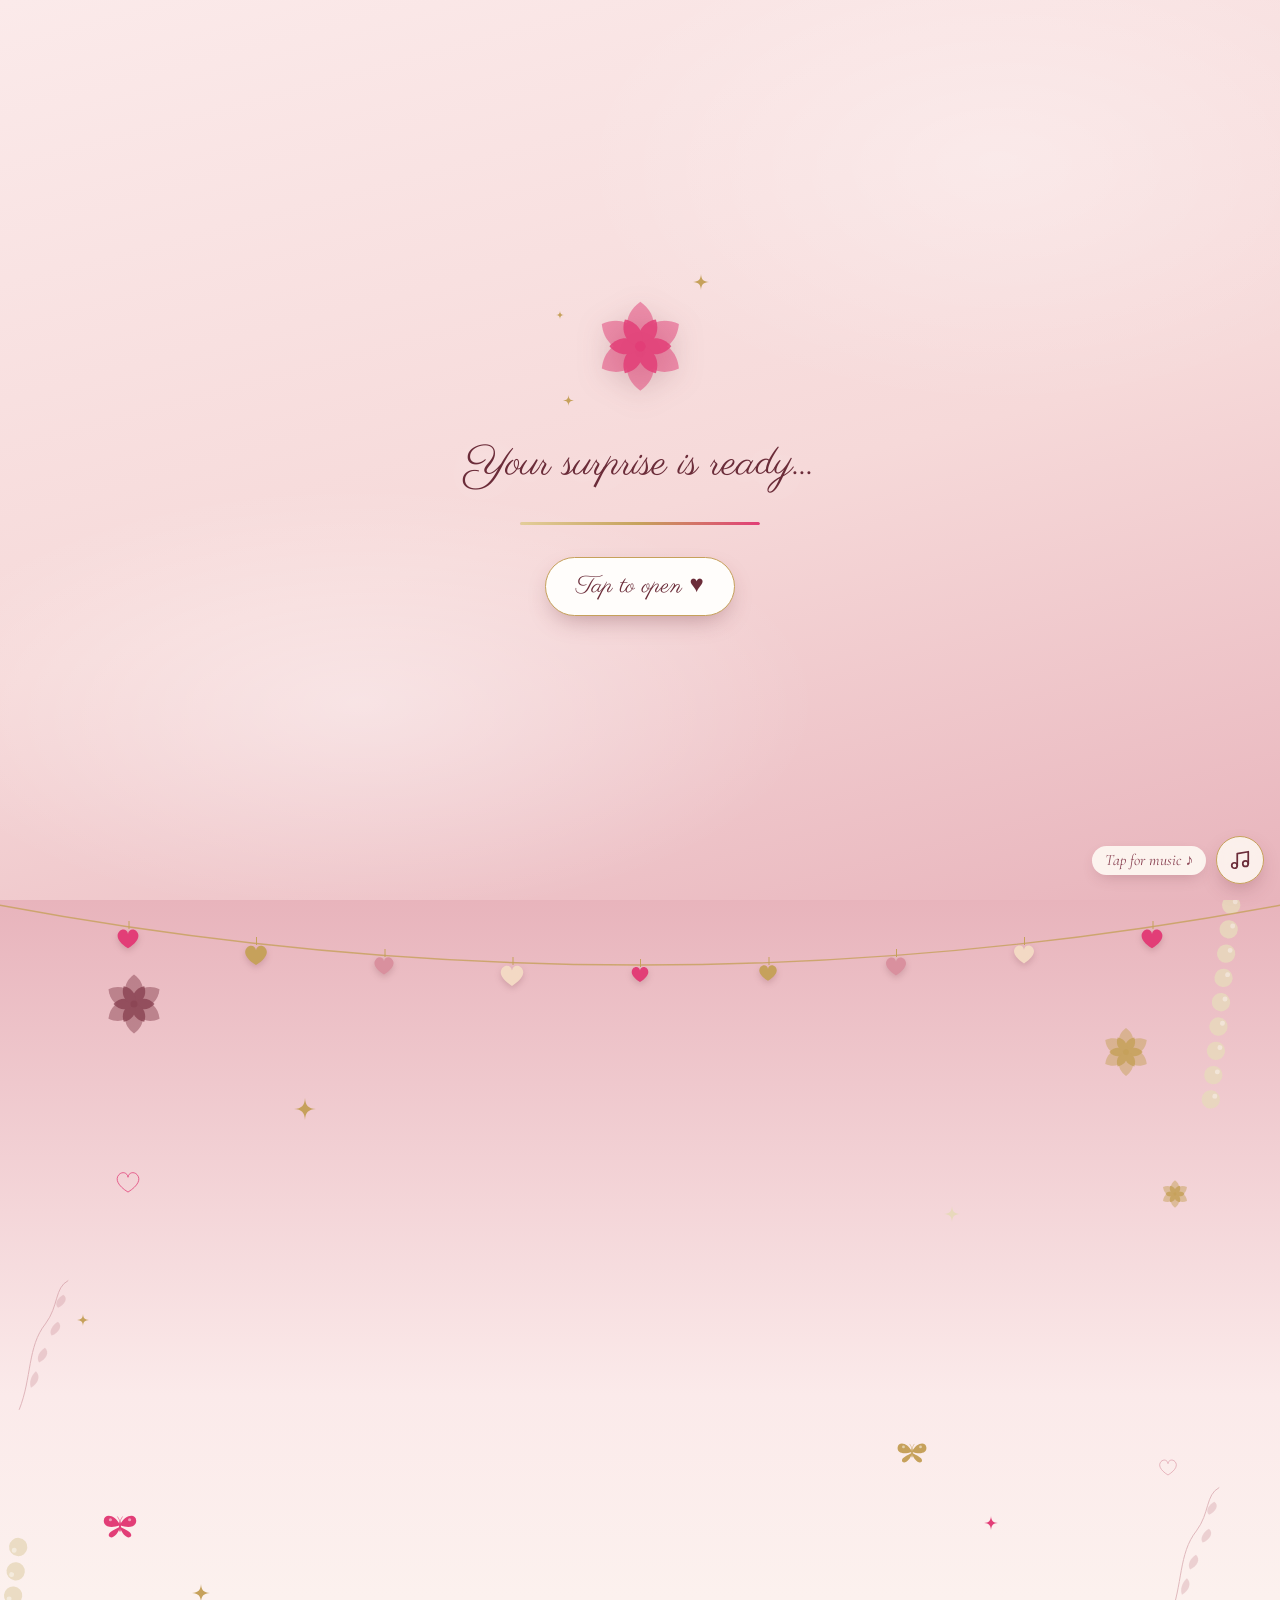
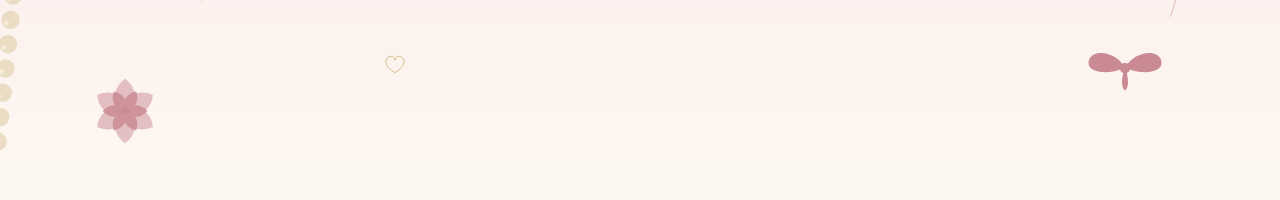
==== index.html @ 2e059bf1 "Birthday gift website" ====
<!DOCTYPE html>
<html lang="en">
<head>
<meta charset="UTF-8">
<meta name="viewport" content="width=device-width, initial-scale=1.0">
<meta name="theme-color" content="#e8b4bc">
<meta name="description" content="A birthday gift, made just for her.">
<title>Happy Birthday, My Love ♡</title>
<link rel="preconnect" href="https://fonts.googleapis.com">
<link rel="preconnect" href="https://fonts.gstatic.com" crossorigin>
<link href="https://fonts.googleapis.com/css2?family=Caveat:wght@500;600;700&family=Cormorant+Garamond:ital,wght@0,400;0,500;0,600;1,400;1,500;1,600&family=Parisienne&display=swap" rel="stylesheet">
<style>
/* ===================== RESET & BASE ===================== */
*, *::before, *::after { box-sizing: border-box; margin: 0; padding: 0; }
html { scroll-behavior: smooth; }
body {
  font-family: 'Cormorant Garamond', serif;
  background: var(--cream);
  color: var(--ink);
  overflow-x: hidden;
  -webkit-font-smoothing: antialiased;
  -moz-osx-font-smoothing: grayscale;
}
img { max-width: 100%; display: block; }
input { font: inherit; }

:root {
  --blush: #f6d9d9;
  --blush-light: #fbeaea;
  --soft-rose: #e8b4bc;
  --rose-deep: #d9909e;
  --dusty-pink: #c98a93;
  --peach: #f3d9c4;
  --peach-light: #fbead9;
  --cream: #fdf8f2;
  --cream-deep: #f7eee2;
  --burgundy: #6b2c39;
  --burgundy-soft: #8c4655;
  --champagne: #e8d9bc;
  --gold: #c6a15b;
  --gold-light: #e3cd9a;
  --white-soft: #fffdfb;
  --ink: #4a2e33;
  --pop-pink: #e23e77;
}

/* ===================== SCENE LAYOUT ===================== */
.scene {
  position: relative;
  min-height: 100vh;
  min-height: 100svh;
  overflow: hidden;
  display: flex;
  flex-direction: column;
  align-items: center;
  justify-content: center;
  padding: 9vh 6vw;
  text-align: center;
  gap: clamp(24px, 4.5vh, 46px);
}

.sprite-defs { position: absolute; width: 0; height: 0; overflow: hidden; }

/* ===================== SCROLL REVEAL ===================== */
.reveal {
  opacity: 0;
  transform: translateY(36px);
  transition: opacity 1.1s cubic-bezier(.22,.61,.36,1), transform 1.1s cubic-bezier(.22,.61,.36,1);
}
.reveal.is-visible { opacity: 1; transform: translateY(0); }

/* ===================== TYPOGRAPHY ===================== */
.script-heading {
  font-family: 'Parisienne', cursive;
  font-size: clamp(2.4rem, 8vw, 4.6rem);
  color: var(--burgundy);
  line-height: 1.25;
  text-shadow: 0 2px 30px rgba(255,255,255,0.6);
  position: relative;
  z-index: 2;
}
.heart-glyph { color: inherit; }

.caption {
  font-family: 'Cormorant Garamond', serif;
  font-style: italic;
  font-weight: 500;
  font-size: clamp(1.15rem, 3.4vw, 1.7rem);
  color: var(--burgundy);
  letter-spacing: 0.02em;
  line-height: 1.5;
  position: relative;
  z-index: 2;
}
.caption--small {
  font-size: clamp(0.85rem, 2.2vw, 1.05rem);
  color: var(--burgundy-soft);
  margin-top: 1.4em;
  letter-spacing: 0.03em;
}

/* ===================== PHOTO SLOTS ===================== */
.photo-slot {
  position: relative;
  width: 100%;
  height: 100%;
  background: linear-gradient(155deg, var(--peach-light), var(--blush));
  cursor: pointer;
}
.photo-slot__img {
  width: 100%;
  height: 100%;
  object-fit: cover;
  opacity: 0;
  transition: opacity .7s ease;
}
.photo-slot.has-image .photo-slot__img { opacity: 1; }
.photo-slot--fixed { cursor: default; }
.photo-slot.has-image .photo-slot__placeholder { opacity: 0; pointer-events: none; }
.photo-slot__placeholder {
  position: absolute;
  inset: 0;
  display: flex;
  flex-direction: column;
  align-items: center;
  justify-content: center;
  gap: 8px;
  color: var(--dusty-pink);
  transition: opacity .4s ease;
  padding: 10%;
  text-align: center;
}
.photo-slot__placeholder svg { width: clamp(20px, 16%, 38px); height: auto; opacity: 0.75; }
.photo-slot__placeholder span {
  font-family: 'Cormorant Garamond', serif;
  font-style: italic;
  font-size: clamp(0.66rem, 2.5vw, 0.82rem);
  letter-spacing: 0.05em;
}
.photo-slot__input {
  position: absolute;
  inset: 0;
  opacity: 0;
  width: 100%;
  height: 100%;
  cursor: pointer;
}

/* ===================== PORTRAIT FRAMES ===================== */
.portrait-frame-wrap { position: relative; z-index: 2; display: flex; justify-content: center; }
.portrait-frame { position: relative; animation: float-gentle 6.5s ease-in-out infinite; }
.portrait-frame .photo-slot { overflow: hidden; }

.portrait-frame--garden { width: min(52vw, 290px); aspect-ratio: 1/1; }
.portrait-frame--garden .photo-slot { border-radius: 50%; box-shadow: 0 20px 50px -10px rgba(107,44,57,0.35), 0 0 0 8px var(--cream-deep), 0 0 0 9px var(--gold); }

.portrait-frame--finale { width: min(58vw, 330px); aspect-ratio: 3/4; }
.portrait-frame--finale .photo-slot { border-radius: 50% 50% 6% 6% / 38% 38% 4% 4%; box-shadow: 0 25px 55px -14px rgba(107,44,57,0.4), 0 0 0 1px rgba(198,161,91,0.5); }

@keyframes float-gentle { 0%, 100% { transform: translateY(0); } 50% { transform: translateY(-12px); } }

/* ===================== AMBIENT DECOR: PETALS / PARTICLES / BUTTERFLIES ===================== */
.petals-container, .particles-container, .butterflies-container {
  position: absolute; inset: 0; overflow: hidden; pointer-events: none; z-index: 1;
}
.petal { position: absolute; top: -10%; height: auto; animation-name: fall; animation-timing-function: linear; animation-iteration-count: infinite; }
@keyframes fall {
  0% { transform: translate(0, -10vh) rotate(0deg); }
  50% { transform: translate(3vw, 55vh) rotate(190deg); }
  100% { transform: translate(-3vw, 120vh) rotate(360deg); }
}

.particle {
  position: absolute; bottom: -5%; border-radius: 50%;
  background: radial-gradient(circle, rgba(255,255,255,0.95), var(--gold-light) 45%, transparent 72%);
  filter: blur(0.5px);
  animation-name: drift-up; animation-timing-function: linear; animation-iteration-count: infinite;
}
@keyframes drift-up {
  0% { transform: translate(0,0); opacity: 0; }
  12% { opacity: 0.85; }
  88% { opacity: 0.5; }
  100% { transform: translate(2vw, -105vh); opacity: 0; }
}

.butterfly-wrap { position: absolute; pointer-events: none; animation-timing-function: ease-in-out; animation-iteration-count: infinite; }
.butterfly-wrap.flight-a { animation-name: flight-a; }
.butterfly-wrap.flight-b { animation-name: flight-b; }
.butterfly-svg { width: 100%; height: auto; display: block; }
.butterfly-svg path, .butterfly-svg .body { fill: currentColor; }
.wings-left, .wings-right { transform-box: fill-box; transform-origin: center right; animation: flutter 0.55s ease-in-out infinite; }
.wings-right { transform-origin: center left; }
@keyframes flutter { 0%, 100% { transform: scaleX(1); } 50% { transform: scaleX(0.45); } }
@keyframes flight-a {
  0% { transform: translate(0,0) rotate(-6deg); }
  25% { transform: translate(70px,-50px) rotate(10deg); }
  50% { transform: translate(140px,15px) rotate(-8deg); }
  75% { transform: translate(75px,70px) rotate(8deg); }
  100% { transform: translate(0,0) rotate(-6deg); }
}
@keyframes flight-b {
  0% { transform: translate(0,0) rotate(6deg); }
  25% { transform: translate(-65px,40px) rotate(-9deg); }
  50% { transform: translate(-125px,-20px) rotate(7deg); }
  75% { transform: translate(-60px,-65px) rotate(-6deg); }
  100% { transform: translate(0,0) rotate(6deg); }
}

/* ===================== SMALL DECORATIVE ICONS ===================== */
.deco-icon { position: absolute; pointer-events: none; z-index: 1; }
.deco-icon svg { width: 100%; height: auto; display: block; }
.deco-icon--float { animation: float-gentle 5s ease-in-out infinite; }
.deco-icon--twinkle { animation: sparkle-twinkle 2.4s ease-in-out infinite; }
@keyframes sparkle-twinkle { 0%, 100% { opacity: 0.35; transform: scale(0.85); } 50% { opacity: 1; transform: scale(1.1); } }

.pearls-strand { position: absolute; width: clamp(140px, 30vw, 220px); color: var(--champagne); z-index: 1; pointer-events: none; opacity: 0.85; }
.pearls-strand svg { width: 100%; height: auto; display: block; }

/* ===================== BIRTHDAY CARD (portrait / landscape) ===================== */
.card-scene {
  background:
    radial-gradient(ellipse 60% 40% at 28% 78%, rgba(255,255,255,0.4), transparent 60%),
    radial-gradient(ellipse 55% 45% at 78% 18%, rgba(255,255,255,0.32), transparent 60%),
    linear-gradient(165deg, var(--blush-light) 0%, var(--blush) 55%, var(--soft-rose) 100%);
}

.card-balloon-cluster { position: absolute; pointer-events: none; z-index: 1; width: 40%; }
.card-balloon-cluster--tl { top: -2%; left: -5%; }
.card-balloon-cluster--br { bottom: -2%; right: -5%; }
.card-balloon { position: absolute; }
.card-balloon svg { width: 100%; height: auto; display: block; }
.card-balloon--1 { width: 62%; top: 0; left: 30%; z-index: 3; }
.card-balloon--2 { width: 54%; top: 20%; left: 0; z-index: 2; }
.card-balloon--3 { width: 42%; top: 44%; left: 10%; z-index: 1; opacity: 0.95; }

.card-sparkle { position: absolute; z-index: 2; pointer-events: none; }
.card-sparkle svg { width: 100%; height: auto; display: block; }
.card-sparkle--1 { top: 11%; left: 46%; width: 3.6%; color: var(--pop-pink); }
.card-sparkle--2 { top: 32%; right: 9%; width: 3.2%; color: var(--pop-pink); }
.card-sparkle--3 { bottom: 21%; left: 7%; width: 4%; color: var(--rose-deep); }

.card-content {
  position: relative;
  z-index: 3;
  width: 100%;
  display: grid;
  grid-template-areas: "heading" "photo";
  grid-template-columns: 1fr;
  gap: clamp(20px, 4vh, 38px);
  align-items: center;
}
.card-heading { grid-area: heading; text-align: right; line-height: 1; justify-self: end; position: relative; }
.card-heading .word-happy {
  display: block;
  font-family: 'Parisienne', cursive;
  font-size: clamp(2.1rem, 9.5vw, 3.8rem);
  color: var(--soft-rose);
}
.card-heading .word-birthday {
  display: block;
  font-family: 'Parisienne', cursive;
  font-size: clamp(3.8rem, 20vw, 7.2rem);
  color: var(--pop-pink);
  margin-top: -0.12em;
}

.card-polaroid-wrap { grid-area: photo; }
.card-polaroid {
  position: relative;
  width: min(63vw, 364px);
  background: var(--white-soft);
  padding: 4.5% 4.5% 15%;
  transform: rotate(-1.6deg);
  box-shadow: 0 2vmin 3.5vmin rgba(107,44,57,0.3);
}
.card-polaroid .photo-slot { aspect-ratio: 1 / 1.02; }
.card-polaroid-name {
  position: absolute;
  bottom: 3.5%;
  left: 0; right: 0;
  text-align: center;
  font-family: 'Parisienne', cursive;
  font-size: clamp(1.2rem, 5.2vw, 1.9rem);
  color: var(--pop-pink);
}

/* ===================== CARD: ENTRANCE, AMBIENT MOTION & DECORATION ===================== */

/* Heading: letters rise in one by one, then ripple gently */
.card-heading .letter { display: inline-block; opacity: 0; }
.card-heading.is-visible .letter {
  animation:
    letter-rise .95s cubic-bezier(.34,1.56,.64,1) both,
    letter-wave 3.8s ease-in-out infinite;
  animation-delay:
    calc(var(--n) * 75ms + .25s),
    calc(var(--n) * 90ms + 2.2s);
}
@keyframes letter-rise {
  from { opacity: 0; transform: translateY(.55em) rotate(-10deg) scale(.55); }
  to   { opacity: 1; transform: none; }
}
@keyframes letter-wave {
  0%, 100% { transform: translateY(0); }
  50%      { transform: translateY(-.05em); }
}

/* Hand-drawn gold swash that draws itself under "Birthday" */
.card-flourish { display: block; width: 88%; height: auto; margin: 2px 0 0 auto; overflow: visible; }
.card-flourish path {
  fill: none;
  stroke: var(--gold);
  stroke-width: 2.4;
  stroke-linecap: round;
  stroke-dasharray: 1;
  stroke-dashoffset: 1;
}
.card-heading.is-visible .card-flourish path { animation: draw-line 1.5s ease-out 1.7s forwards; }
@keyframes draw-line { to { stroke-dashoffset: 0; } }

/* Twinkles around the heading */
.heading-sparkle { position: absolute; pointer-events: none; color: var(--gold); animation: sparkle-twinkle 2.6s ease-in-out infinite; }
.heading-sparkle svg { width: 100%; height: auto; display: block; }

/* Balloons rise into the scene, then bob and sway on their strings */
.card-balloon-cluster { animation: balloon-rise 2.2s cubic-bezier(.22,.8,.3,1) both; }
.card-balloon-cluster--br { animation-delay: .35s; }
@keyframes balloon-rise {
  from { transform: translateY(70vh); opacity: 0; }
  to   { transform: none; opacity: 1; }
}
.card-balloon { transform-origin: 50% 100%; animation: balloon-bob 6.4s ease-in-out infinite; }
.card-balloon--2 { animation-duration: 7.6s; animation-delay: -2s; }
.card-balloon--3 { animation-duration: 5.6s; animation-delay: -4s; }
.card-balloon-cluster--br .card-balloon { animation-direction: reverse; }
@keyframes balloon-bob {
  0%, 100% { transform: translateY(0) rotate(-2deg); }
  50%      { transform: translateY(-14px) rotate(2deg); }
}

/* Card sparkles twinkle */
.card-sparkle { animation: sparkle-twinkle 2.6s ease-in-out infinite; }
.card-sparkle--2 { animation-delay: -.9s; }
.card-sparkle--3 { animation-delay: -1.7s; }

/* Polaroid hangs from its tape and swings a little */
.card-polaroid { transform-origin: 50% 0; animation: polaroid-sway 8s ease-in-out infinite; }
@keyframes polaroid-sway {
  0%, 100% { transform: rotate(-2.8deg); }
  50%      { transform: rotate(-.4deg); }
}
.card-polaroid::before {
  content: '';
  position: absolute;
  top: -3.4%;
  left: 50%;
  width: 34%;
  height: 7.5%;
  transform: translateX(-50%) rotate(-3deg);
  background: repeating-linear-gradient(45deg, rgba(232,180,188,.9) 0 6px, rgba(253,248,242,.9) 6px 12px);
  box-shadow: 0 1px 3px rgba(107,44,57,.18);
  z-index: 2;
  pointer-events: none;
}
.card-polaroid-bow {
  position: absolute;
  right: -8%;
  bottom: -5%;
  width: 24%;
  color: var(--pop-pink);
  z-index: 2;
  pointer-events: none;
  filter: drop-shadow(0 2px 3px rgba(107,44,57,.22));
  animation: bow-wiggle 4.2s ease-in-out infinite;
}
.card-polaroid-bow svg { width: 100%; height: auto; display: block; }
@keyframes bow-wiggle {
  0%, 100% { transform: rotate(12deg) scale(1); }
  50%      { transform: rotate(19deg) scale(1.07); }
}

/* Roses turn slowly, sprigs sway, outline hearts beat */
.deco-icon--spin svg { animation: spin-slow 44s linear infinite; }
@keyframes spin-slow { to { transform: rotate(360deg); } }

.deco-sprig {
  position: absolute;
  z-index: 1;
  pointer-events: none;
  width: clamp(46px, 12vw, 90px);
  color: var(--dusty-pink);
  opacity: .55;
  transform-origin: 50% 100%;
  animation: sprig-sway 6s ease-in-out infinite;
}
.deco-sprig svg { width: 100%; height: auto; display: block; }
@keyframes sprig-sway {
  0%, 100% { transform: scaleX(var(--flip, 1)) rotate(-3deg); }
  50%      { transform: scaleX(var(--flip, 1)) rotate(4deg); }
}

.deco-heart { position: absolute; z-index: 1; pointer-events: none; animation: heart-beat 2.8s ease-in-out infinite; }
.deco-heart svg { width: 100%; height: auto; display: block; }
@keyframes heart-beat {
  0%, 60%, 100% { transform: scale(1) rotate(var(--tilt, 0deg)); opacity: .7; }
  12%           { transform: scale(1.2) rotate(var(--tilt, 0deg)); opacity: 1; }
  26%           { transform: scale(1.02) rotate(var(--tilt, 0deg)); }
  38%           { transform: scale(1.14) rotate(var(--tilt, 0deg)); opacity: 1; }
}

/* Falling petals + butterflies (spawned by script) */
.petal svg { width: 100%; height: auto; display: block; }
.card-scene .butterflies-container { z-index: 4; }

/* Tap anywhere on the card for a burst of hearts */
.burst-heart {
  position: absolute;
  z-index: 6;
  pointer-events: none;
  line-height: 1;
  font-size: var(--s, 20px);
  transform: translate(-50%, -50%);
  animation: heart-burst 1.7s cubic-bezier(.2,.7,.3,1) forwards;
}
@keyframes heart-burst {
  0%   { opacity: 0; transform: translate(-50%, -50%) scale(.3) rotate(0deg); }
  15%  { opacity: 1; }
  100% { opacity: 0; transform: translate(calc(-50% + var(--dx)), calc(-50% + var(--dy))) scale(1.1) rotate(var(--r)); }
}

@media (orientation: landscape) {
  .card-balloon-cluster { width: 22%; }
  .card-balloon-cluster--tl { top: -4%; left: -3%; }
  .card-balloon-cluster--br { bottom: -4%; right: -3%; }

  .card-sparkle--1 { top: 9%; left: 47%; width: 2.2%; }
  .card-sparkle--2 { top: 14%; right: 6%; width: 2%; color: var(--rose-deep); }
  .card-sparkle--3 { bottom: 12%; left: 40%; width: 2.4%; }

  .card-content {
    grid-template-areas: "photo heading";
    grid-template-columns: auto 1fr;
    align-items: center;
    column-gap: clamp(28px, 5vw, 64px);
    max-width: 1000px;
  }
  .card-heading { text-align: left; align-self: center; justify-self: start; }
  .card-flourish { margin-left: 0; }
  .card-heading .word-happy { font-size: clamp(1.8rem, 5.6vw, 3.2rem); }
  .card-heading .word-birthday { font-size: clamp(3rem, 10vw, 7rem); }
  /* bigger photo in landscape: sized against viewport height, the dimension landscape actually constrains */
  .card-polaroid { width: clamp(260px, 42vh, 460px); }
  .card-polaroid-name { font-size: clamp(1rem, 3.4vw, 1.5rem); }
}

.scroll-indicator { position: relative; z-index: 2; display: flex; flex-direction: column; align-items: center; gap: 10px; }
.scroll-indicator__line { width: 1px; height: 44px; background: rgba(107,44,57,0.22); position: relative; overflow: hidden; }
.scroll-indicator__line::after { content: ''; position: absolute; top: -44px; left: 0; width: 100%; height: 44px; background: var(--gold); animation: scroll-line 2.2s ease-in-out infinite; }
@keyframes scroll-line { 0% { top: -44px; } 100% { top: 44px; } }
.scroll-indicator__label { font-family: 'Cormorant Garamond', serif; font-style: italic; letter-spacing: 0.32em; text-transform: uppercase; font-size: 0.66rem; color: var(--burgundy-soft); }

/* ===================== PORTRAIT / EDITORIAL SCENE ===================== */
.portrait-scene {
  background: linear-gradient(180deg, var(--soft-rose) 0%, var(--blush-light) 55%, var(--cream) 100%);
}

/* =========================================================
   MAGICAL SURPRISE FLOWERS
   ========================================================= */

.surprise-block {
  position: relative;
  z-index: 3;

  display: flex;
  flex-direction: column;
  align-items: center;

  gap: 10px;
}


/* ---------------------------------------------------------
   Heading
   --------------------------------------------------------- */

.surprise-heading {
  margin: 0;

  font-family: 'Cormorant Garamond', serif;
  font-style: italic;
  font-weight: 500;

  font-size: clamp(1.15rem, 2.8vw, 1.55rem);

  color: var(--burgundy-soft);

  letter-spacing: 0.025em;
  text-align: center;

  text-shadow:
    0 2px 12px rgba(255,255,255,.7);
}


/* ---------------------------------------------------------
   Decorative divider
   --------------------------------------------------------- */

.surprise-divider {
  display: flex;
  align-items: center;
  justify-content: center;

  gap: 13px;

  margin-bottom: 28px;
}

.surprise-divider span {
  width: 70px;
  height: 1px;

  background: linear-gradient(
    to right,
    transparent,
    rgba(180,95,116,.55)
  );
}

.surprise-divider span:last-child {
  background: linear-gradient(
    to left,
    transparent,
    rgba(180,95,116,.55)
  );
}

.surprise-divider i {
  font-family: serif;
  font-style: normal;

  font-size: 15px;

  color: #c8798b;

  animation: tiny-heart 2.5s ease-in-out infinite;
}


/* ---------------------------------------------------------
   Flower container
   --------------------------------------------------------- */

.surprise-flowers {
  display: flex;

  align-items: center;
  justify-content: center;

  gap: clamp(24px, 5vw, 58px);

  width: 100%;
  max-width: 760px;

  flex-wrap: wrap;
}


/* ---------------------------------------------------------
   Flower button
   --------------------------------------------------------- */

.surprise-flower {
  --flower-color: #e994a7;
  --flower-light: #ffc8d3;
  --flower-dark: #c96f86;

  position: relative;

  width: clamp(86px, 13vw, 118px);
  height: clamp(86px, 13vw, 118px);

  padding: 0;

  border: 0;
  background: transparent;

  cursor: pointer;

  display: flex;
  align-items: center;
  justify-content: center;

  isolation: isolate;

  transition:
    transform .5s cubic-bezier(.34,1.56,.64,1);
}


/* ---------------------------------------------------------
   Different flower colors
   --------------------------------------------------------- */

.surprise-flower--pink {
  --flower-color: #ed91a5;
  --flower-light: #ffc9d4;
  --flower-dark: #c8667f;
}

.surprise-flower--champagne {
  --flower-color: #e4bc72;
  --flower-light: #f8e5b7;
  --flower-dark: #c89543;
}

.surprise-flower--lilac {
  --flower-color: #d99ac5;
  --flower-light: #f1c8e0;
  --flower-dark: #b86e9f;
}



/* ---------------------------------------------------------
   Soft glowing background
   --------------------------------------------------------- */

.surprise-flower::before {
  content: "";

  position: absolute;

  width: 78%;
  height: 78%;

  border-radius: 50%;

  background: var(--flower-color);

  filter: blur(22px);

  opacity: .20;

  z-index: -2;

  transition:
    transform .5s ease,
    opacity .5s ease;
}


/* ---------------------------------------------------------
   Orbit rings
   --------------------------------------------------------- */

.flower-orbit {
  position: absolute;

  width: 94%;
  height: 42%;

  border: 1.5px solid var(--flower-color);

  border-radius: 50%;

  transform: rotate(-28deg);

  opacity: .65;

  z-index: 0;

  transition:
    transform .6s ease,
    opacity .5s ease;
}

.flower-orbit--second {
  width: 72%;
  height: 35%;

  transform: rotate(35deg);

  opacity: .28;

  border-width: 1px;
}


/* ---------------------------------------------------------
   Flower petals
   --------------------------------------------------------- */

.flower-petals {
  position: absolute;

  width: 74%;
  height: 74%;

  left: 13%;
  top: 13%;

  transform-origin: center;

  transition:
    transform .6s cubic-bezier(.34,1.56,.64,1);
}


/* Individual petals */

.flower-petals span {
  position: absolute;

  left: 50%;
  top: 50%;

  width: 39%;
  height: 57%;

  transform-origin: 50% 82%;

  border-radius:
    55% 55% 48% 48% /
    68% 68% 40% 40%;

  background:
    radial-gradient(
      circle at 45% 20%,
      var(--flower-light) 0%,
      var(--flower-color) 48%,
      var(--flower-dark) 100%
    );

  box-shadow:
    inset 0 -4px 7px rgba(120,40,60,.08),
    0 5px 9px rgba(100,40,60,.12);

  transform:
    translate(-50%, -82%)
    rotate(calc(var(--i) * 60deg));
}


/* Assign petal rotations */

.flower-petals span:nth-child(1) {
  --i: 0;
}

.flower-petals span:nth-child(2) {
  --i: 1;
}

.flower-petals span:nth-child(3) {
  --i: 2;
}

.flower-petals span:nth-child(4) {
  --i: 3;
}

.flower-petals span:nth-child(5) {
  --i: 4;
}

.flower-petals span:nth-child(6) {
  --i: 5;
}


/* ---------------------------------------------------------
   Flower center
   --------------------------------------------------------- */

.flower-center {
  position: absolute;

  width: 25%;
  aspect-ratio: 1;

  border-radius: 50%;

  z-index: 5;

  display: flex;
  align-items: center;
  justify-content: center;

  background:
    radial-gradient(
      circle at 35% 30%,
      #fffdf6 0%,
      #f9e7c4 35%,
      #d8a85c 100%
    );

  border: 3px solid rgba(255,255,255,.8);

  box-shadow:
    0 0 0 4px rgba(255,255,255,.20),
    0 4px 12px rgba(122,65,76,.22);
}


/* Pearl highlight */

.flower-center::before {
  content: "";

  position: absolute;

  width: 28%;
  height: 28%;

  top: 15%;
  left: 20%;

  border-radius: 50%;

  background: rgba(255,255,255,.9);

  filter: blur(1px);
}


/* Heart */

.center-heart {
  position: relative;

  z-index: 2;

  color: #b65d72;

  font-size: clamp(9px, 1.5vw, 14px);

  transform: translateY(1px);

  text-shadow:
    0 1px 3px rgba(100,40,50,.15);
}


/* ---------------------------------------------------------
   Sparkles
   --------------------------------------------------------- */

.flower-sparkle {
  position: absolute;

  z-index: 8;

  color: var(--flower-dark);

  pointer-events: none;

  line-height: 1;

  text-shadow:
    0 0 8px rgba(255,255,255,.8);

  animation:
    flower-sparkle-float 2.4s ease-in-out infinite;
}

.sparkle-one {
  top: 2%;
  right: 8%;

  font-size: 14px;
}

.sparkle-two {
  bottom: 9%;
  left: 4%;

  font-size: 10px;

  animation-delay: -.8s;
}

.sparkle-three {
  top: 20%;
  left: 5%;

  font-size: 20px;

  animation-delay: -1.5s;
}


/* ---------------------------------------------------------
   Hover interaction
   --------------------------------------------------------- */

.surprise-flower:hover {
  transform:
    translateY(-8px)
    scale(1.08);
}

.surprise-flower:hover::before {
  transform: scale(1.35);

  opacity: .38;
}

.surprise-flower:hover .flower-petals {
  transform: scale(1.12) rotate(5deg);
}

.surprise-flower:hover .flower-orbit {
  transform:
    rotate(-18deg)
    scale(1.12);

  opacity: .95;
}

.surprise-flower:hover .flower-orbit--second {
  transform:
    rotate(48deg)
    scale(1.15);

  opacity: .55;
}

.surprise-flower:hover .flower-center {
  box-shadow:
    0 0 0 5px rgba(255,255,255,.3),
    0 0 22px var(--flower-color),
    0 4px 15px rgba(122,65,76,.22);
}


/* ---------------------------------------------------------
   Click animation
   --------------------------------------------------------- */

.surprise-flower.is-open {
  animation: flower-open .65s cubic-bezier(.34,1.56,.64,1);
}

.surprise-flower.is-open .flower-petals {
  transform: scale(1.28);

  transition:
    transform .65s cubic-bezier(.34,1.56,.64,1);
}

.surprise-flower.is-open .flower-center {
  transform: scale(1.15);

  box-shadow:
    0 0 35px var(--flower-color);
}


/* ---------------------------------------------------------
   Focus accessibility
   --------------------------------------------------------- */

.surprise-flower:focus-visible {
  outline: none;

  box-shadow:
    0 0 0 3px rgba(255,255,255,.9),
    0 0 0 6px rgba(191,111,130,.55);

  border-radius: 50%;
}


/* ---------------------------------------------------------
   Animations
   --------------------------------------------------------- */

@keyframes flower-sparkle-float {

  0%,
  100% {
    transform: scale(.8) rotate(0deg);
    opacity: .45;
  }

  50% {
    transform: scale(1.25) rotate(15deg);
    opacity: 1;
  }

}

@keyframes tiny-heart {

  0%,
  100% {
    transform: scale(1);
    opacity: .7;
  }

  50% {
    transform: scale(1.18);
    opacity: 1;
  }

}

@keyframes flower-open {

  0% {
    transform: scale(1);
  }

  35% {
    transform: scale(1.18) rotate(-4deg);
  }

  70% {
    transform: scale(.95) rotate(3deg);
  }

  100% {
    transform: scale(1);
  }

}


/* ---------------------------------------------------------
   Mobile
   --------------------------------------------------------- */

@media (max-width: 600px) {

  .surprise-block {
    gap: 8px;
  }

  .surprise-divider {
    margin-bottom: 18px;
  }

  .surprise-divider span {
    width: 45px;
  }

  .surprise-flowers {
    gap: 14px 18px;
    max-width: 330px;
  }

  .surprise-flower {
    width: 82px;
    height: 82px;
  }

}


/* Very small phones */

@media (max-width: 360px) {

  .surprise-flower {
    width: 72px;
    height: 72px;
  }

  .surprise-flowers {
    gap: 10px;
  }

}

/* ===================== 2ND SLIDE: ENTRANCE, AMBIENT MOTION & DECORATION ===================== */

/* heading: the words rise in one by one, the divider draws itself outward from the heart */
.surprise-heading .sw { display: inline-block; opacity: 0; transform: translateY(14px); }
.surprise-block.is-visible .surprise-heading .sw { animation: word-rise .9s calc(.2s + var(--n) * .13s) ease-out forwards; }
@keyframes word-rise { to { opacity: 1; transform: none; } }

.surprise-divider span { transform: scaleX(0); }
.surprise-divider span:first-child { transform-origin: 100% 50%; }
.surprise-divider span:last-child { transform-origin: 0 50%; }
.surprise-block.is-visible .surprise-divider span { animation: line-grow 1.1s 1.2s cubic-bezier(.22,.8,.3,1) forwards; }
@keyframes line-grow { to { transform: scaleX(1); } }

/* soft light pulsing behind the row of flowers */
.surprise-flowers { position: relative; }
.surprise-flowers::before {
  content: '';
  position: absolute;
  left: 50%; top: 50%;
  width: min(100%, 680px);
  height: 150%;
  transform: translate(-50%, -50%);
  background: radial-gradient(ellipse at center, rgba(255,255,255,.7), rgba(255,255,255,0) 68%);
  z-index: -1;
  pointer-events: none;
  animation: row-glow 5s ease-in-out infinite;
}
@keyframes row-glow { 0%, 100% { opacity: .5; } 50% { opacity: 1; } }

/* flowers pop in one after another, then float gently (uses the separate "translate" property so hover still works) */
.surprise-flower:nth-child(1) { --k: 0; }
.surprise-flower:nth-child(2) { --k: 1; }
.surprise-flower:nth-child(3) { --k: 2; }
.surprise-block.is-visible .surprise-flower {
  animation: flower-pop 1s cubic-bezier(.34,1.56,.64,1) backwards, flower-bob 5.5s ease-in-out infinite;
  animation-delay: calc(1.4s + var(--k) * .22s), calc(var(--k) * -1.7s);
}
.surprise-block.is-visible .surprise-flower.is-open { animation: flower-open .65s cubic-bezier(.34,1.56,.64,1); }
@keyframes flower-pop { from { opacity: 0; transform: translateY(34px) scale(.3) rotate(-25deg); } }
@keyframes flower-bob { 0%, 100% { translate: 0 0; } 50% { translate: 0 -9px; } }

/* petals and orbit rings turn slowly, the little hearts beat */
.flower-petals { animation: petals-spin 28s linear infinite; }
.surprise-flower:nth-child(even) .flower-petals { animation-direction: reverse; }
@keyframes petals-spin { to { rotate: 360deg; } }
.flower-orbit { animation: orbit-spin 16s linear infinite; }
.flower-orbit--second { animation-duration: 23s; animation-direction: reverse; }
@keyframes orbit-spin { to { rotate: 360deg; } }
.center-heart { animation: center-beat 2.4s ease-in-out infinite; }
@keyframes center-beat { 0%, 60%, 100% { scale: 1; } 20% { scale: 1.3; } 40% { scale: 1.1; } }

/* garland of little hearts across the top (hearts are added by the script) */
.garland {
  position: absolute;
  top: 0; left: 0;
  width: 100%;
  height: clamp(64px, 11vw, 130px);
  z-index: 2;
  pointer-events: none;
  transform-origin: 50% 0;
  animation: garland-sway 7s ease-in-out infinite;
}
.garland > svg { position: absolute; inset: 0; width: 100%; height: 100%; overflow: visible; }
.garland > svg path { fill: none; stroke: var(--gold); stroke-width: 1.4; stroke-linecap: round; vector-effect: non-scaling-stroke; opacity: .8; }
.garland__heart {
  position: absolute;
  width: var(--hs, 22px);
  transform: translate(-50%, 0);
  transform-origin: 50% 0;
  animation: heart-swing var(--t, 4s) ease-in-out var(--d, 0s) infinite alternate;
}
.garland__heart::before { content: ''; position: absolute; left: 50%; top: -6px; width: 1px; height: 8px; background: var(--gold); }
.garland__heart svg { width: 100%; height: auto; display: block; filter: drop-shadow(0 3px 3px rgba(107,44,57,.2)); }
@keyframes garland-sway { 0%, 100% { transform: rotate(-.6deg); } 50% { transform: rotate(.6deg); } }
@keyframes heart-swing {
  from { transform: translate(-50%, 0) rotate(-9deg); }
  to   { transform: translate(-50%, 0) rotate(9deg); }
}

/* the ribbon bow wiggles; hearts rise from the bottom; butterflies fly over the flowers */
.deco-icon--wiggle { transform-origin: 50% 60%; animation: deco-wiggle 4.6s ease-in-out infinite; }
@keyframes deco-wiggle {
  0%, 100% { transform: rotate(-7deg) scale(1); }
  50%      { transform: rotate(7deg) scale(1.07); }
}
.rise-heart { position: absolute; bottom: -6%; line-height: 1; opacity: 0; animation: rise-heart linear infinite; }
@keyframes rise-heart {
  0%   { transform: translate(0,0) scale(.6); opacity: 0; }
  10%  { opacity: .55; }
  50%  { transform: translate(2vw,-55vh) scale(1); }
  100% { transform: translate(-2vw,-115vh) scale(.8); opacity: 0; }
}
.portrait-scene .butterflies-container { z-index: 4; }

/* a slide that is scrolled out of view stops animating (saves battery) */
.scene.is-paused *, .scene.is-paused *::before, .scene.is-paused *::after { animation-play-state: paused !important; }

/* ===================== LOADING SCREEN ===================== */
body.is-loading { overflow: hidden; }
/* hold the page's entrance animations until the loader lifts, so they play in view */
body.is-loading main *,
body.is-loading main *::before,
body.is-loading main *::after { animation-play-state: paused !important; }

.loader {
  position: fixed;
  inset: 0;
  z-index: 1000;
  display: flex;
  flex-direction: column;
  align-items: center;
  justify-content: center;
  gap: clamp(20px, 4vh, 32px);
  padding: 6vh 6vw;
  text-align: center;
  background:
    radial-gradient(ellipse 60% 40% at 28% 78%, rgba(255,255,255,0.4), transparent 60%),
    radial-gradient(ellipse 55% 45% at 78% 18%, rgba(255,255,255,0.32), transparent 60%),
    linear-gradient(165deg, var(--blush-light) 0%, var(--blush) 55%, var(--soft-rose) 100%);
  transition: opacity .8s ease, visibility 0s;
}
.loader.is-done {
  opacity: 0;
  visibility: hidden;
  pointer-events: none;
  transition: opacity .8s ease, visibility 0s .8s;
}
/* safety net: if the script never runs, the overlay still clears itself */
.loader--boot { animation: loader-failsafe .01s 9s forwards; }
@keyframes loader-failsafe { to { opacity: 0; visibility: hidden; pointer-events: none; } }

.loader__bloom {
  position: relative;
  width: clamp(92px, 26vw, 124px);
  aspect-ratio: 1;
  display: grid;
  place-items: center;
  color: var(--pop-pink);
}
.loader__bloom > svg {
  width: 78%;
  height: auto;
  display: block;
  filter: drop-shadow(0 6px 14px rgba(107,44,57,0.25));
  animation: loader-bloom 2.6s ease-in-out infinite;
}
.loader__ring {
  position: absolute;
  inset: 0;
  border: 1.5px solid var(--pop-pink);
  border-radius: 50%;
  opacity: 0;
  animation: loader-ring 2.6s ease-out infinite;
}
.loader__ring--2 { border-color: var(--gold); animation-delay: 1.3s; }
.loader__spark { position: absolute; color: var(--gold); animation: sparkle-twinkle 2.2s ease-in-out infinite; }
.loader__spark svg { width: 100%; height: auto; display: block; }
@keyframes loader-bloom {
  0%   { transform: scale(.8) rotate(0deg); }
  50%  { transform: scale(1.06) rotate(30deg); }
  100% { transform: scale(.8) rotate(60deg); }
}
@keyframes loader-ring {
  0%   { transform: scale(.55); opacity: .7; }
  100% { transform: scale(1.7); opacity: 0; }
}

.loader__title {
  font-family: 'Parisienne', cursive;
  font-size: clamp(1.7rem, 7vw, 2.6rem);
  line-height: 1.2;
  color: var(--burgundy);
  text-shadow: 0 2px 30px rgba(255,255,255,0.6);
}
.loader__dots i { display: inline-block; font-style: normal; animation: loader-dot 1.4s ease-in-out infinite; }
.loader__dots i:nth-child(2) { animation-delay: .2s; }
.loader__dots i:nth-child(3) { animation-delay: .4s; }
@keyframes loader-dot {
  0%, 60%, 100% { opacity: .25; transform: translateY(0); }
  30%           { opacity: 1; transform: translateY(-.15em); }
}

.loader__bar {
  width: min(58vw, 240px);
  height: 3px;
  border-radius: 3px;
  background: rgba(107,44,57,0.14);
  overflow: hidden;
}
.loader__bar-fill {
  display: block;
  width: 0;
  height: 100%;
  border-radius: inherit;
  background: linear-gradient(90deg, var(--gold-light), var(--gold), var(--pop-pink));
}
.loader.is-running .loader__bar-fill { width: 85%; transition: width 2.2s cubic-bezier(.2,.7,.2,1); }
.loader.is-complete .loader__bar-fill { width: 100%; transition: width .35s ease-out; }

@media (prefers-reduced-motion: reduce) {
  *, *::before, *::after {
    animation-duration: 0.01ms !important;
    animation-iteration-count: 1 !important;
    animation-delay: 0s !important;
    transition-duration: 0.01ms !important;
  }
  html { scroll-behavior: auto !important; }
}

.loader__enter{
  padding:12px 30px;border:1px solid var(--gold);border-radius:999px;
  background:var(--white-soft);color:var(--burgundy);
  font-family:'Parisienne',cursive;font-size:1.5rem;cursor:pointer;
  box-shadow:0 10px 24px -8px rgba(107,44,57,.4);
  animation:float-gentle 3s ease-in-out infinite;
}
.loader__enter[hidden]{display:none}

.page-overlay{position:fixed;inset:0;z-index:500;background:var(--cream)}
.page-overlay[hidden]{display:none}
.page-overlay iframe{width:100%;height:100%;border:0;display:block}
.page-overlay__back{
  position:absolute;top:14px;left:14px;width:44px;height:44px;border-radius:50%;
  border:1px solid var(--gold);background:rgba(253,248,242,.9);color:var(--burgundy);
  font-size:1.3rem;cursor:pointer;z-index:2;
}
</style>
<noscript><style>.loader{display:none !important}body.is-loading{overflow:auto}.reveal{opacity:1;transform:none}</style></noscript>
</head>
<body class="is-loading">
<!--
  A birthday gift website — pink romantic scrapbook theme.

  FILES THIS PAGE NEEDS (keep them in the same folder as this HTML file):
  - images/index.jpg — the photo in the opening card's polaroid (file names are case-sensitive once hosted).
  - music.js — the shared music player. The song list lives in there (search for "PLAYLIST").
  - Music/ — the folder with your .mp3 songs.
  - Scrapbook.html — opened by the first (pink) surprise flower.
  - thumbelina-bouquet.html — opened by the second (gold) surprise flower.
  - LoveLetter.html — opened by the third (lilac) surprise flower.
-->
<svg class="sprite-defs" aria-hidden="true">
  <defs>
    <symbol id="icon-rose" viewBox="0 0 100 100">
      <g fill="currentColor">
        <g opacity="0.5">
          <path d="M50,50 C33,42 30,18 50,4 C70,18 67,42 50,50 Z" transform="rotate(0 50 50)"/>
          <path d="M50,50 C33,42 30,18 50,4 C70,18 67,42 50,50 Z" transform="rotate(60 50 50)"/>
          <path d="M50,50 C33,42 30,18 50,4 C70,18 67,42 50,50 Z" transform="rotate(120 50 50)"/>
          <path d="M50,50 C33,42 30,18 50,4 C70,18 67,42 50,50 Z" transform="rotate(180 50 50)"/>
          <path d="M50,50 C33,42 30,18 50,4 C70,18 67,42 50,50 Z" transform="rotate(240 50 50)"/>
          <path d="M50,50 C33,42 30,18 50,4 C70,18 67,42 50,50 Z" transform="rotate(300 50 50)"/>
        </g>
        <g opacity="0.85">
          <path d="M50,50 C40,44 38,28 50,18 C62,28 60,44 50,50 Z" transform="rotate(30 50 50)"/>
          <path d="M50,50 C40,44 38,28 50,18 C62,28 60,44 50,50 Z" transform="rotate(90 50 50)"/>
          <path d="M50,50 C40,44 38,28 50,18 C62,28 60,44 50,50 Z" transform="rotate(150 50 50)"/>
          <path d="M50,50 C40,44 38,28 50,18 C62,28 60,44 50,50 Z" transform="rotate(210 50 50)"/>
          <path d="M50,50 C40,44 38,28 50,18 C62,28 60,44 50,50 Z" transform="rotate(270 50 50)"/>
          <path d="M50,50 C40,44 38,28 50,18 C62,28 60,44 50,50 Z" transform="rotate(330 50 50)"/>
        </g>
        <circle cx="50" cy="50" r="5.5"/>
      </g>
    </symbol>

    <symbol id="icon-petal" viewBox="0 0 40 60">
      <path d="M20,2 C34,14 34,42 20,58 C6,42 6,14 20,2 Z" fill="currentColor"/>
    </symbol>

    <symbol id="icon-star" viewBox="0 0 40 40">
      <path d="M20,0 C21,14 26,19 40,20 C26,21 21,26 20,40 C19,26 14,21 0,20 C14,19 19,14 20,0 Z" fill="currentColor"/>
    </symbol>

    <symbol id="icon-pearls" viewBox="0 0 180 20">
      <g fill="currentColor">
        <circle cx="10" cy="10" r="7.5"/><circle cx="30" cy="10" r="7.5"/><circle cx="50" cy="10" r="7.5"/>
        <circle cx="70" cy="10" r="7.5"/><circle cx="90" cy="10" r="7.5"/><circle cx="110" cy="10" r="7.5"/>
        <circle cx="130" cy="10" r="7.5"/><circle cx="150" cy="10" r="7.5"/><circle cx="170" cy="10" r="7.5"/>
      </g>
      <g fill="#fff" opacity="0.45">
        <circle cx="7" cy="7" r="2"/><circle cx="27" cy="7" r="2"/><circle cx="47" cy="7" r="2"/>
        <circle cx="67" cy="7" r="2"/><circle cx="87" cy="7" r="2"/><circle cx="107" cy="7" r="2"/>
        <circle cx="127" cy="7" r="2"/><circle cx="147" cy="7" r="2"/><circle cx="167" cy="7" r="2"/>
      </g>
    </symbol>

    <symbol id="icon-ribbon-bow" viewBox="0 0 100 60">
      <g fill="currentColor">
        <path d="M50,30 C40,10 10,5 5,20 C0,35 25,40 50,30 Z"/>
        <path d="M50,30 C60,10 90,5 95,20 C100,35 75,40 50,30 Z"/>
        <path d="M50,30 C45,42 45,55 50,58 C55,55 55,42 50,30 Z"/>
        <circle cx="50" cy="30" r="6.5"/>
      </g>
    </symbol>

    <symbol id="icon-branch" viewBox="0 0 200 300">
      <path d="M14,292 C42,222 32,152 72,102 C102,62 92,22 122,6" fill="none" stroke="currentColor" stroke-width="2.2" stroke-linecap="round"/>
      <path d="M40,244 C56,234 62,218 51,207 C40,217 35,232 40,244 Z" fill="currentColor" opacity="0.55"/>
      <path d="M58,188 C74,180 82,165 71,155 C58,163 51,178 58,188 Z" fill="currentColor" opacity="0.55"/>
      <path d="M86,128 C102,121 111,107 100,97 C87,104 79,119 86,128 Z" fill="currentColor" opacity="0.55"/>
      <path d="M100,66 C115,59 123,45 112,37 C99,44 91,58 100,66 Z" fill="currentColor" opacity="0.55"/>
    </symbol>

    <symbol id="icon-heart" viewBox="0 0 100 90">
      <path d="M50,85 C10,60 0,35 15,18 C28,4 48,10 50,28 C52,10 72,4 85,18 C100,35 90,60 50,85 Z" fill="none" stroke="currentColor" stroke-width="3"/>
    </symbol>

    <symbol id="icon-frame" viewBox="0 0 60 60">
      <rect x="8" y="8" width="44" height="44" rx="3" fill="none" stroke="currentColor" stroke-width="2"/>
      <circle cx="21" cy="23" r="5" fill="none" stroke="currentColor" stroke-width="2"/>
      <path d="M12,44 L23,32 L33,40 L41,29 L48,40" fill="none" stroke="currentColor" stroke-width="2" stroke-linecap="round" stroke-linejoin="round"/>
    </symbol>

    <symbol id="icon-balloon" viewBox="0 0 100 140">
      <ellipse cx="50" cy="52" rx="40" ry="46" fill="currentColor"/>
      <ellipse cx="36" cy="32" rx="9" ry="13" fill="#fff" opacity="0.4"/>
      <path d="M45,96 Q50,103 55,96 L51,109 Q50,111 49,109 Z" fill="currentColor"/>
      <path d="M50,109 C47,117 53,123 49,131 C46,137 52,139 50,140" stroke="currentColor" stroke-width="1.2" fill="none" opacity="0.55"/>
    </symbol>
  </defs>
</svg>

<!-- ===================== LOADING SCREEN ===================== -->
<div class="loader loader--boot" id="loader" role="status" aria-live="polite">
  <div class="loader__bloom" aria-hidden="true">
    <span class="loader__ring"></span>
    <span class="loader__ring loader__ring--2"></span>
    <svg viewBox="0 0 100 100"><use href="#icon-rose"></use></svg>
    <span class="loader__spark" style="top:-8%;right:-6%;width:16px;"><svg viewBox="0 0 40 40"><use href="#icon-star"></use></svg></span>
    <span class="loader__spark" style="bottom:2%;left:-12%;width:11px;animation-delay:-.8s;"><svg viewBox="0 0 40 40"><use href="#icon-star"></use></svg></span>
    <span class="loader__spark" style="top:22%;left:-18%;width:8px;animation-delay:-1.5s;"><svg viewBox="0 0 40 40"><use href="#icon-star"></use></svg></span>
  </div>
  <p class="loader__title"><span id="loaderText">Preparing your surprise</span><span class="loader__dots" aria-hidden="true"><i>.</i><i>.</i><i>.</i></span></p>
  <div class="loader__bar" aria-hidden="true"><span class="loader__bar-fill"></span></div>
  <button class="loader__enter" id="enterBtn" type="button" hidden>Tap to open ♥</button>
</div>

<main>

  <!-- ===================== 1. BIRTHDAY CARD ===================== -->
  <section id="card" class="scene card-scene">
    <div class="card-balloon-cluster card-balloon-cluster--tl" aria-hidden="true">
      <div class="card-balloon card-balloon--1" style="color:var(--pop-pink)"><svg viewBox="0 0 100 140"><use href="#icon-balloon"></use></svg></div>
      <div class="card-balloon card-balloon--2" style="color:var(--soft-rose)"><svg viewBox="0 0 100 140"><use href="#icon-balloon"></use></svg></div>
      <div class="card-balloon card-balloon--3" style="color:var(--cream-deep)"><svg viewBox="0 0 100 140"><use href="#icon-balloon"></use></svg></div>
    </div>
    <div class="card-balloon-cluster card-balloon-cluster--br" aria-hidden="true">
      <div class="card-balloon card-balloon--1" style="color:var(--pop-pink)"><svg viewBox="0 0 100 140"><use href="#icon-balloon"></use></svg></div>
      <div class="card-balloon card-balloon--2" style="color:var(--soft-rose)"><svg viewBox="0 0 100 140"><use href="#icon-balloon"></use></svg></div>
      <div class="card-balloon card-balloon--3" style="color:var(--cream-deep)"><svg viewBox="0 0 100 140"><use href="#icon-balloon"></use></svg></div>
    </div>

    <span class="card-sparkle card-sparkle--1" aria-hidden="true"><svg viewBox="0 0 40 40"><use href="#icon-star"></use></svg></span>
    <span class="card-sparkle card-sparkle--2" aria-hidden="true"><svg viewBox="0 0 40 40"><use href="#icon-star"></use></svg></span>
    <span class="card-sparkle card-sparkle--3" aria-hidden="true"><svg viewBox="0 0 40 40"><use href="#icon-star"></use></svg></span>

    <!-- Ambient layers (filled by script): falling petals, drifting gold dust, butterflies -->
    <div class="petals-container" aria-hidden="true"></div>
    <div class="particles-container" aria-hidden="true"></div>
    <div class="butterflies-container" aria-hidden="true"></div>

    <!-- Decoration: pearl strands down the edges -->
    <div class="pearls-strand" style="top:13%;right:-8%;transform:rotate(96deg);" aria-hidden="true"><svg viewBox="0 0 180 20"><use href="#icon-pearls"></use></svg></div>
    <div class="pearls-strand" style="bottom:15%;left:-8%;transform:rotate(-84deg);" aria-hidden="true"><svg viewBox="0 0 180 20"><use href="#icon-pearls"></use></svg></div>

    <!-- Decoration: slowly turning roses -->
    <div class="deco-icon deco-icon--float deco-icon--spin" style="width:clamp(48px,11vw,78px);top:5%;right:7%;color:var(--burgundy-soft);animation-delay:-1s;" aria-hidden="true"><svg viewBox="0 0 100 100"><use href="#icon-rose"></use></svg></div>
    <div class="deco-icon deco-icon--float deco-icon--spin" style="width:clamp(28px,6vw,44px);top:15%;right:22%;color:var(--gold);animation-delay:-2.5s;" aria-hidden="true"><svg viewBox="0 0 100 100"><use href="#icon-rose"></use></svg></div>
    <div class="deco-icon deco-icon--float deco-icon--spin" style="width:clamp(52px,12vw,84px);bottom:5%;left:9%;color:var(--dusty-pink);animation-delay:-3.5s;" aria-hidden="true"><svg viewBox="0 0 100 100"><use href="#icon-rose"></use></svg></div>

    <!-- Decoration: swaying sprigs -->
    <div class="deco-sprig" style="right:1%;top:46%;--flip:-1;" aria-hidden="true"><svg viewBox="0 0 200 300"><use href="#icon-branch"></use></svg></div>
    <div class="deco-sprig" style="left:-1%;bottom:20%;animation-delay:-2s;" aria-hidden="true"><svg viewBox="0 0 200 300"><use href="#icon-branch"></use></svg></div>

    <!-- Decoration: beating outline hearts -->
    <div class="deco-heart" style="width:26px;top:27%;left:7%;color:var(--pop-pink);--tilt:-12deg;" aria-hidden="true"><svg viewBox="0 0 100 90"><use href="#icon-heart"></use></svg></div>
    <div class="deco-heart" style="width:20px;top:42%;right:5%;color:var(--rose-deep);--tilt:10deg;animation-delay:-1.1s;" aria-hidden="true"><svg viewBox="0 0 100 90"><use href="#icon-heart"></use></svg></div>
    <div class="deco-heart" style="width:22px;bottom:31%;left:13%;color:var(--gold);--tilt:8deg;animation-delay:-2s;" aria-hidden="true"><svg viewBox="0 0 100 90"><use href="#icon-heart"></use></svg></div>

    <div class="card-content">
      <h1 class="card-heading reveal" aria-label="Happy Birthday">
        <span class="word-happy">Happy</span>
        <span class="word-birthday">Birthday</span>
        <svg class="card-flourish" viewBox="0 0 300 24" aria-hidden="true"><path pathLength="1" d="M4,16 C50,3 96,23 150,12 C200,2 246,18 296,7"/></svg>
        <span class="heading-sparkle" style="top:-10%;left:-4%;width:20px;" aria-hidden="true"><svg viewBox="0 0 40 40"><use href="#icon-star"></use></svg></span>
        <span class="heading-sparkle" style="top:2%;right:-5%;width:15px;color:var(--pop-pink);animation-delay:-1s;" aria-hidden="true"><svg viewBox="0 0 40 40"><use href="#icon-star"></use></svg></span>
        <span class="heading-sparkle" style="bottom:-6%;left:8%;width:13px;animation-delay:-1.8s;" aria-hidden="true"><svg viewBox="0 0 40 40"><use href="#icon-star"></use></svg></span>
      </h1>

      <div class="card-polaroid-wrap reveal">
        <div class="card-polaroid">
          <div class="photo-slot photo-slot--fixed has-image" data-slot="card">
            <img class="photo-slot__img" src="images/index.jpg" alt="Alena Carisse A. Austria" decoding="async">
          </div>
          <p class="card-polaroid-name">Alena Carisse A. Austria</p>
          <span class="card-polaroid-bow" aria-hidden="true"><svg viewBox="0 0 100 60"><use href="#icon-ribbon-bow"></use></svg></span>
        </div>
      </div>
    </div>

    <div class="scroll-indicator reveal">
      <span class="scroll-indicator__line"></span>
      <span class="scroll-indicator__label">scroll</span>
    </div>
  </section>

  <!-- ===================== 2. BIRTHDAY GIRL ===================== -->
  <section id="portrait" class="scene portrait-scene">

  <!-- Ambient layers (petals, gold dust, rising hearts, butterflies) are filled in by the script -->
  <div class="petals-container" aria-hidden="true"></div>
  <div class="particles-container" aria-hidden="true"></div>
  <div class="butterflies-container" aria-hidden="true"></div>

  <!-- Garland of little hearts across the top (hearts are built by the script) -->
  <div class="garland" id="garland" aria-hidden="true">
    <svg viewBox="0 0 100 100" preserveAspectRatio="none"><path d="M0,4 Q50,96 100,4"/></svg>
  </div>

  <!-- Decorative flowers: slowly turning roses -->
  <div class="deco-icon deco-icon--float deco-icon--spin"
       style="width:64px;top:8%;left:8%;color:var(--burgundy-soft);animation-delay:-1s;"
       aria-hidden="true">
    <svg viewBox="0 0 100 100"><use href="#icon-rose"></use></svg>
  </div>

  <div class="deco-icon deco-icon--float deco-icon--spin"
       style="width:52px;top:14%;right:10%;color:var(--gold);animation-delay:-3s;"
       aria-hidden="true">
    <svg viewBox="0 0 100 100"><use href="#icon-rose"></use></svg>
  </div>

  <div class="deco-icon deco-icon--float deco-icon--spin"
       style="width:clamp(46px,9vw,70px);bottom:6%;left:7%;color:var(--dusty-pink);animation-delay:-2s;"
       aria-hidden="true">
    <svg viewBox="0 0 100 100"><use href="#icon-rose"></use></svg>
  </div>

  <div class="deco-icon deco-icon--float deco-icon--spin"
       style="width:30px;top:31%;right:7%;color:var(--gold);animation-delay:-4s;"
       aria-hidden="true">
    <svg viewBox="0 0 100 100"><use href="#icon-rose"></use></svg>
  </div>

  <!-- twinkles -->
  <div class="deco-icon deco-icon--twinkle"
       style="width:22px;top:22%;left:23%;color:var(--gold);"
       aria-hidden="true">
    <svg viewBox="0 0 40 40"><use href="#icon-star"></use></svg>
  </div>

  <div class="deco-icon deco-icon--twinkle"
       style="width:16px;top:34%;right:25%;color:var(--champagne);animation-delay:-1.2s;"
       aria-hidden="true">
    <svg viewBox="0 0 40 40"><use href="#icon-star"></use></svg>
  </div>

  <div class="deco-icon deco-icon--twinkle"
       style="width:18px;bottom:22%;left:15%;color:var(--gold);animation-delay:-0.6s;"
       aria-hidden="true">
    <svg viewBox="0 0 40 40"><use href="#icon-star"></use></svg>
  </div>

  <div class="deco-icon deco-icon--twinkle"
       style="width:14px;bottom:30%;right:22%;color:var(--pop-pink);animation-delay:-1.8s;"
       aria-hidden="true">
    <svg viewBox="0 0 40 40"><use href="#icon-star"></use></svg>
  </div>

  <div class="deco-icon deco-icon--twinkle"
       style="width:12px;top:46%;left:6%;color:var(--gold);animation-delay:-0.3s;"
       aria-hidden="true">
    <svg viewBox="0 0 40 40"><use href="#icon-star"></use></svg>
  </div>

  <!-- pearl strands down both edges -->
  <div class="pearls-strand"
       style="top:10%;right:-4%;transform:rotate(96deg);"
       aria-hidden="true">
    <svg viewBox="0 0 180 20"><use href="#icon-pearls"></use></svg>
  </div>

  <div class="pearls-strand"
       style="bottom:16%;left:-8%;transform:rotate(-84deg);"
       aria-hidden="true">
    <svg viewBox="0 0 180 20"><use href="#icon-pearls"></use></svg>
  </div>

  <!-- swaying sprigs -->
  <div class="deco-sprig" style="left:1%;top:42%;" aria-hidden="true"><svg viewBox="0 0 200 300"><use href="#icon-branch"></use></svg></div>
  <div class="deco-sprig" style="right:2%;bottom:20%;--flip:-1;animation-delay:-2s;" aria-hidden="true"><svg viewBox="0 0 200 300"><use href="#icon-branch"></use></svg></div>

  <!-- beating outline hearts -->
  <div class="deco-heart" style="width:26px;top:30%;left:9%;color:var(--pop-pink);--tilt:-12deg;" aria-hidden="true"><svg viewBox="0 0 100 90"><use href="#icon-heart"></use></svg></div>
  <div class="deco-heart" style="width:20px;bottom:36%;right:8%;color:var(--rose-deep);--tilt:10deg;animation-delay:-1.1s;" aria-hidden="true"><svg viewBox="0 0 100 90"><use href="#icon-heart"></use></svg></div>
  <div class="deco-heart" style="width:22px;bottom:14%;left:30%;color:var(--gold);--tilt:8deg;animation-delay:-2s;" aria-hidden="true"><svg viewBox="0 0 100 90"><use href="#icon-heart"></use></svg></div>

  <!-- ribbon bow -->
  <div class="deco-icon deco-icon--wiggle"
       style="width:80px;bottom:12%;right:9%;color:var(--dusty-pink);"
       aria-hidden="true">
    <svg viewBox="0 0 100 60"><use href="#icon-ribbon-bow"></use></svg>
  </div>


  <!-- MAIN SURPRISE -->
  <div class="surprise-block reveal">

    <p class="surprise-heading">
      A Little Surprise Is Waiting for You
    </p>

    <div class="surprise-divider">
      <span></span>
      <i>♥</i>
      <span></span>
    </div>


    <div class="surprise-flowers">

      <!-- FLOWER 1 -->
      <button
        class="surprise-flower surprise-flower--pink"
        type="button"
        data-href="Scrapbook.html"
        aria-label="Open the scrapbook surprise">

        <span class="flower-orbit"></span>
        <span class="flower-orbit flower-orbit--second"></span>

        <span class="flower-petals">
          <span></span>
          <span></span>
          <span></span>
          <span></span>
          <span></span>
          <span></span>
        </span>

        <span class="flower-center">
          <span class="center-heart">♥</span>
        </span>

        <span class="flower-sparkle sparkle-one">✦</span>
        <span class="flower-sparkle sparkle-two">✦</span>
        <span class="flower-sparkle sparkle-three">·</span>

      </button>


      <!-- FLOWER 2 -->
      <button
        class="surprise-flower surprise-flower--champagne"
        type="button"
        data-href="thumbelina-bouquet.html"
        aria-label="Open the champagne surprise">

        <span class="flower-orbit"></span>
        <span class="flower-orbit flower-orbit--second"></span>

        <span class="flower-petals">
          <span></span>
          <span></span>
          <span></span>
          <span></span>
          <span></span>
          <span></span>
        </span>

        <span class="flower-center">
          <span class="center-heart">♥</span>
        </span>

        <span class="flower-sparkle sparkle-one">✦</span>
        <span class="flower-sparkle sparkle-two">✧</span>
        <span class="flower-sparkle sparkle-three">·</span>

      </button>


      <!-- FLOWER 3 -->
      <button
        class="surprise-flower surprise-flower--lilac"
        type="button"
        data-href="LoveLetter.html"
        aria-label="Open the lilac surprise">

        <span class="flower-orbit"></span>
        <span class="flower-orbit flower-orbit--second"></span>

        <span class="flower-petals">
          <span></span>
          <span></span>
          <span></span>
          <span></span>
          <span></span>
          <span></span>
        </span>

        <span class="flower-center">
          <span class="center-heart">♥</span>
        </span>

        <span class="flower-sparkle sparkle-one">✦</span>
        <span class="flower-sparkle sparkle-two">✧</span>
        <span class="flower-sparkle sparkle-three">·</span>

      </button>

    </div>

  </div>

</section>

<div class="page-overlay" id="pageOverlay" hidden>
  <iframe id="pageFrame" name="giftFrame" title="Surprise" src="about:blank"></iframe>
  <button class="page-overlay__back" id="pageBack" type="button" aria-label="Back">←</button>
</div>

</main>

<script>
(function () {
  'use strict';

  function rand(min, max) { return Math.random() * (max - min) + min; }

  /* ---------- Photo upload / preview ---------- */
  function initPhotoSlots() {
    document.querySelectorAll('.photo-slot').forEach(function (slot) {
      var img = slot.querySelector('.photo-slot__img');
      var input = slot.querySelector('.photo-slot__input');
      if (img && img.getAttribute('src')) {
        slot.classList.add('has-image');
      }
      if (input) {
        input.addEventListener('change', function (e) {
          var file = e.target.files && e.target.files[0];
          if (!file) return;
          var reader = new FileReader();
          reader.onload = function (ev) {
            img.setAttribute('src', ev.target.result);
            slot.classList.add('has-image');
          };
          reader.readAsDataURL(file);
        });
      }
    });
  }

  /* ---------- Scroll reveal ---------- */
  function initReveal() {
    var targets = document.querySelectorAll('.reveal');
    if (!('IntersectionObserver' in window)) {
      targets.forEach(function (el) { el.classList.add('is-visible'); });
      return;
    }
    var observer = new IntersectionObserver(function (entries) {
      entries.forEach(function (entry) {
        if (entry.isIntersecting) {
          entry.target.classList.add('is-visible');
          observer.unobserve(entry.target);
        }
      });
    }, { threshold: 0.15, rootMargin: '0px 0px -5% 0px' });
    targets.forEach(function (el) { observer.observe(el); });
  }

  /* ---------- Surprise flowers: tap to bloom and reveal a message ---------- */
  function initSurpriseFlowers() {
    document.querySelectorAll('.surprise-flower').forEach(function (btn) {
      btn.addEventListener('click', function () {
        if (btn.classList.contains('is-open')) return;
        btn.classList.add('is-open');

        var href = btn.getAttribute('data-href');
        var targetId = btn.getAttribute('data-target');
        var target = targetId ? document.getElementById(targetId) : null;

        if (href) {
          setTimeout(function () { showLoader('Opening your surprise'); }, 350);
          setTimeout(function () { openPage(href); }, 1300);
        } else if (target) {
          setTimeout(function () {
            target.scrollIntoView({ behavior: 'smooth', block: 'start' });
          }, 350);
        }
      });
    });
  }

  var prefersReduced = window.matchMedia && window.matchMedia('(prefers-reduced-motion: reduce)').matches;

  /* ---------- Heading: split into letters so they can rise in one by one ---------- */
  function splitLetters(el, start) {
    var text = el.textContent;
    el.textContent = '';
    el.setAttribute('aria-hidden', 'true');
    for (var i = 0; i < text.length; i++) {
      var s = document.createElement('span');
      s.className = 'letter';
      s.style.setProperty('--n', start + i);
      s.textContent = text.charAt(i);
      el.appendChild(s);
    }
    return start + text.length;
  }
  function initHeading() {
    var heading = document.querySelector('.card-heading');
    if (!heading) return;
    var n = 0;
    heading.querySelectorAll('.word-happy, .word-birthday').forEach(function (word) {
      n = splitLetters(word, n);
    });
  }

  /* ---------- Ambient layers on the card: petals, gold dust, butterflies ---------- */
  var BUTTERFLY_SVG =
    '<svg class="butterfly-svg" viewBox="0 0 60 44" aria-hidden="true">' +
      '<g class="wings-left">' +
        '<path d="M30,22 C22,4 4,2 3,14 C2,24 14,28 30,22 Z"/>' +
        '<path d="M30,24 C20,30 8,34 12,41 C17,46 28,36 30,24 Z"/>' +
        '<circle cx="14" cy="13" r="2.6" fill="#fff" opacity=".5"/>' +
      '</g>' +
      '<g class="wings-right">' +
        '<path d="M30,22 C38,4 56,2 57,14 C58,24 46,28 30,22 Z"/>' +
        '<path d="M30,24 C40,30 52,34 48,41 C43,46 32,36 30,24 Z"/>' +
        '<circle cx="46" cy="13" r="2.6" fill="#fff" opacity=".5"/>' +
      '</g>' +
      '<ellipse class="body" cx="30" cy="24" rx="1.6" ry="9"/>' +
      '<line x1="30" y1="15" x2="26" y2="8" stroke="currentColor" stroke-width=".9" stroke-linecap="round"/>' +
      '<line x1="30" y1="15" x2="34" y2="8" stroke="currentColor" stroke-width=".9" stroke-linecap="round"/>' +
    '</svg>';

  var PETAL_COLORS = ['#e23e77', '#e8b4bc', '#d9909e', '#fffdfb', '#f3d9c4', '#c98a93'];
  var HEART_COLORS = ['#e23e77', '#e8b4bc', '#d9909e', '#c6a15b'];

  // cfg counts are [phone, larger screen]
  function fillAmbient(scene, cfg) {
    if (!scene) return;
    var small = window.innerWidth < 600;
    function count(pair) { return small ? pair[0] : pair[1]; }

    var petals = scene.querySelector('.petals-container');
    var dust = scene.querySelector('.particles-container');
    var flock = scene.querySelector('.butterflies-container');
    var i, el;

    for (i = 0; i < count(cfg.petals); i++) {
      el = document.createElement('div');
      el.className = 'petal';
      el.style.left = rand(0, 100).toFixed(1) + '%';
      el.style.width = rand(12, 26).toFixed(0) + 'px';
      el.style.color = PETAL_COLORS[Math.floor(rand(0, PETAL_COLORS.length))];
      el.style.opacity = rand(0.55, 0.9).toFixed(2);
      el.style.animationDuration = rand(11, 20).toFixed(1) + 's';
      el.style.animationDelay = '-' + rand(0, 20).toFixed(1) + 's';
      el.innerHTML = '<svg viewBox="0 0 40 60" aria-hidden="true"><use href="#icon-petal"></use></svg>';
      petals.appendChild(el);
    }

    for (i = 0; i < count(cfg.dust); i++) {
      el = document.createElement('div');
      el.className = 'particle';
      el.style.left = rand(0, 100).toFixed(1) + '%';
      el.style.width = el.style.height = rand(4, 10).toFixed(1) + 'px';
      el.style.animationDuration = rand(9, 16).toFixed(1) + 's';
      el.style.animationDelay = '-' + rand(0, 16).toFixed(1) + 's';
      dust.appendChild(el);
    }

    for (i = 0; i < count(cfg.hearts); i++) {
      el = document.createElement('span');
      el.className = 'rise-heart';
      el.textContent = '\u2665';
      el.style.left = rand(3, 96).toFixed(1) + '%';
      el.style.fontSize = rand(12, 24).toFixed(0) + 'px';
      el.style.color = HEART_COLORS[Math.floor(rand(0, HEART_COLORS.length))];
      el.style.animationDuration = rand(10, 18).toFixed(1) + 's';
      el.style.animationDelay = '-' + rand(0, 18).toFixed(1) + 's';
      dust.appendChild(el);
    }

    cfg.butterflies.slice(0, count(cfg.flock)).forEach(function (b, idx) {
      var bf = document.createElement('div');
      bf.className = 'butterfly-wrap ' + b.cls;
      bf.style.left = b.left;
      bf.style.top = b.top;
      bf.style.width = b.w + 'px';
      bf.style.color = b.color;
      bf.style.animationDuration = b.dur + 's';
      bf.style.animationDelay = '-' + (idx * 3.3).toFixed(1) + 's';
      bf.innerHTML = BUTTERFLY_SVG;
      flock.appendChild(bf);
    });
  }

  function initAmbient() {
    if (prefersReduced) return;
    fillAmbient(document.getElementById('card'), {
      petals: [12, 20], dust: [14, 24], hearts: [0, 0], flock: [2, 3],
      butterflies: [
        { left: '10%', top: '64%', w: 40, color: '#c6a15b', cls: 'flight-a', dur: 11 },
        { left: '74%', top: '20%', w: 34, color: '#e23e77', cls: 'flight-b', dur: 9.5 },
        { left: '58%', top: '72%', w: 30, color: '#b86e9f', cls: 'flight-b', dur: 13 }
      ]
    });
    fillAmbient(document.getElementById('portrait'), {
      petals: [8, 14], dust: [12, 20], hearts: [4, 7], flock: [2, 2],
      butterflies: [
        { left: '8%', top: '68%', w: 36, color: '#e23e77', cls: 'flight-a', dur: 12 },
        { left: '70%', top: '60%', w: 32, color: '#c6a15b', cls: 'flight-b', dur: 10.5 }
      ]
    });
  }

  /* ---------- 2nd slide: heading words + garland of hearts ---------- */
  function initSurpriseHeading() {
    var h = document.querySelector('.surprise-heading');
    if (!h) return;
    var words = h.textContent.trim().split(/\s+/);
    h.textContent = '';
    words.forEach(function (word, i) {
      var s = document.createElement('span');
      s.className = 'sw';
      s.style.setProperty('--n', i);
      s.textContent = word;
      h.appendChild(s);
      if (i < words.length - 1) h.appendChild(document.createTextNode(' '));
    });
  }

  function initGarland() {
    var g = document.getElementById('garland');
    if (!g) return;
    var small = window.innerWidth < 600;
    var n = small ? 5 : 9;
    var colors = ['#e23e77', '#c6a15b', '#d9909e', '#f3d9c4'];
    for (var i = 1; i <= n; i++) {
      var t = i / (n + 1);
      var el = document.createElement('span');
      el.className = 'garland__heart';
      el.style.left = (100 * t).toFixed(2) + '%';
      el.style.top = (4 + 184 * t * (1 - t)).toFixed(2) + '%';   // sits exactly on the string's curve
      el.style.color = colors[(i - 1) % colors.length];
      el.style.setProperty('--hs', (small ? rand(15, 20) : rand(20, 28)).toFixed(0) + 'px');
      el.style.setProperty('--t', rand(3, 5).toFixed(1) + 's');
      el.style.setProperty('--d', '-' + rand(0, 4).toFixed(1) + 's');
      el.innerHTML = '<svg viewBox="0 0 100 90"><path d="M50,85 C10,60 0,35 15,18 C28,4 48,10 50,28 C52,10 72,4 85,18 C100,35 90,60 50,85 Z" fill="currentColor"/></svg>';
      g.appendChild(el);
    }
  }

  // a slide that is scrolled out of view stops animating (saves battery)
  function initScenePause() {
    if (!('IntersectionObserver' in window)) return;
    var io = new IntersectionObserver(function (entries) {
      entries.forEach(function (en) { en.target.classList.toggle('is-paused', !en.isIntersecting); });
    }, { rootMargin: '-2px 0px -2px 0px' });   // a slide that only touches the screen edge counts as out of view
    document.querySelectorAll('.scene').forEach(function (s) { io.observe(s); });
  }

  /* ---------- Tap the card for a burst of hearts ---------- */
  function initHeartBurst() {
    if (prefersReduced) return;
    var glyphs = ['\u2665', '\u2665', '\u2661', '\u2726'];
    var colors = ['#e23e77', '#e8b4bc', '#c6a15b', '#d9909e', '#8c4655'];
    ['card', 'portrait'].forEach(function (id) {
      var scene = document.getElementById(id);
      if (!scene) return;
      scene.addEventListener('click', function (e) {
        if (e.target.closest && e.target.closest('.surprise-flower')) return; // those open their own page
        var box = scene.getBoundingClientRect();
        var x = e.clientX - box.left;
        var y = e.clientY - box.top;
        for (var k = 0; k < 8; k++) {
          var h = document.createElement('span');
          h.className = 'burst-heart';
          h.textContent = glyphs[Math.floor(rand(0, glyphs.length))];
          h.style.left = x + 'px';
          h.style.top = y + 'px';
          h.style.color = colors[Math.floor(rand(0, colors.length))];
          h.style.setProperty('--s', rand(14, 30).toFixed(0) + 'px');
          h.style.setProperty('--dx', rand(-80, 80).toFixed(0) + 'px');
          h.style.setProperty('--dy', rand(-190, -70).toFixed(0) + 'px');
          h.style.setProperty('--r', rand(-45, 45).toFixed(0) + 'deg');
          h.addEventListener('animationend', function () { this.remove(); });
          scene.appendChild(h);
        }
      });
    });
  }

  /* ---------- Loading screen ---------- */
  var loaderEl = null;
  var pageStarted = false;

  // Lift the "loading" state: page animations start and scroll reveals begin.
  function startPage() {
    if (pageStarted) return;
    pageStarted = true;
    document.body.classList.remove('is-loading');
    initReveal();
  }

  // Bring the loader back (used when a surprise flower opens another page).
  function showLoader(text) {
    if (!loaderEl) return;
    var label = document.getElementById('loaderText');
    if (label && text) label.textContent = text;
    loaderEl.classList.remove('is-running', 'is-complete', 'is-done');
    loaderEl.setAttribute('aria-hidden', 'false');
    void loaderEl.offsetWidth; // restart the bar from zero
    requestAnimationFrame(function () { loaderEl.classList.add('is-running'); });
  }

  var overlay = document.getElementById('pageOverlay');
  var frame = document.getElementById('pageFrame');

  function openPage(href) {
    frame.onload = function () {
      frame.onload = null;
      loaderEl.classList.add('is-complete');
      setTimeout(function () {
        loaderEl.classList.add('is-done');
        loaderEl.setAttribute('aria-hidden', 'true');
      }, 450);
    };
    overlay.hidden = false;
    document.body.style.overflow = 'hidden';
    frame.src = href;
  }

  function closePage() {
    overlay.hidden = true;
    frame.src = 'about:blank';
    document.body.style.overflow = '';
    document.querySelectorAll('.surprise-flower.is-open').forEach(function (b) {
      b.classList.remove('is-open');
    });
  }

  document.getElementById('pageBack').addEventListener('click', closePage);
  document.addEventListener('keydown', function (e) {
    if (e.key === 'Escape' && !overlay.hidden) closePage();
  });

  // a child page that links to index.html closes the overlay instead of nesting the site
  window.addEventListener('message', function (e) { if (e.data === 'close-page') closePage(); });
  if (window.self !== window.top) { window.parent.postMessage('close-page', '*'); }


  function initLoader() {
    loaderEl = document.getElementById('loader');
    if (!loaderEl) { startPage(); return; }

    var finished = false;
    function reveal() {
      setTimeout(function () {
        loaderEl.classList.add('is-done');
        loaderEl.setAttribute('aria-hidden', 'true');
        startPage();
      }, 450);
    }

    function finish() {
      if (finished) return;
      finished = true;
      loaderEl.classList.remove('loader--boot');
      loaderEl.classList.add('is-complete');

      var needsTap = window.Bgm && !window.Bgm.isPlaying();
      if (!needsTap) { reveal(); return; }

      var enter = document.getElementById('enterBtn');
      var label = document.getElementById('loaderText');
      if (label) label.textContent = 'Your surprise is ready';
      enter.hidden = false;
      enter.addEventListener('click', function () {
        enter.hidden = true;
        window.Bgm.play().catch(function () {});   // this tap unlocks sound
        reveal();
      }, { once: true });
    }

    requestAnimationFrame(function () { loaderEl.classList.add('is-running'); });

    // Wait for: a short minimum (so it never flashes), the page + images, and the web fonts.
    var minWait = new Promise(function (r) { setTimeout(r, prefersReduced ? 300 : 1900); });
    var loaded = new Promise(function (r) {
      if (document.readyState === 'complete') r(); else window.addEventListener('load', r);
    });
    var fonts = (document.fonts && document.fonts.ready) ? document.fonts.ready : Promise.resolve();
    Promise.all([minWait, loaded, fonts]).then(finish);
    setTimeout(finish, 7000); // never keep her waiting on a slow connection
  }

  // Coming back with the browser's Back button: don't leave the loader or opened flower stuck.
  window.addEventListener('pageshow', function (e) {
    if (!e.persisted) return;
    document.querySelectorAll('.surprise-flower.is-open').forEach(function (b) { b.classList.remove('is-open'); });
    if (loaderEl) {
      loaderEl.classList.add('is-done');
      loaderEl.setAttribute('aria-hidden', 'true');
    }
    startPage();
  });

  document.addEventListener('DOMContentLoaded', function () {
    [initLoader, initHeading, initSurpriseHeading, initPhotoSlots, initSurpriseFlowers, initAmbient, initGarland, initScenePause, initHeartBurst].forEach(function (fn) {
      try { fn(); } catch (err) { if (window.console) console.error(err); }
    });
  });
})();
</script>

<!-- The music player (button + song list) lives in music.js so every page shares it. -->
<script src="music.js"></script>
</body>
</html>
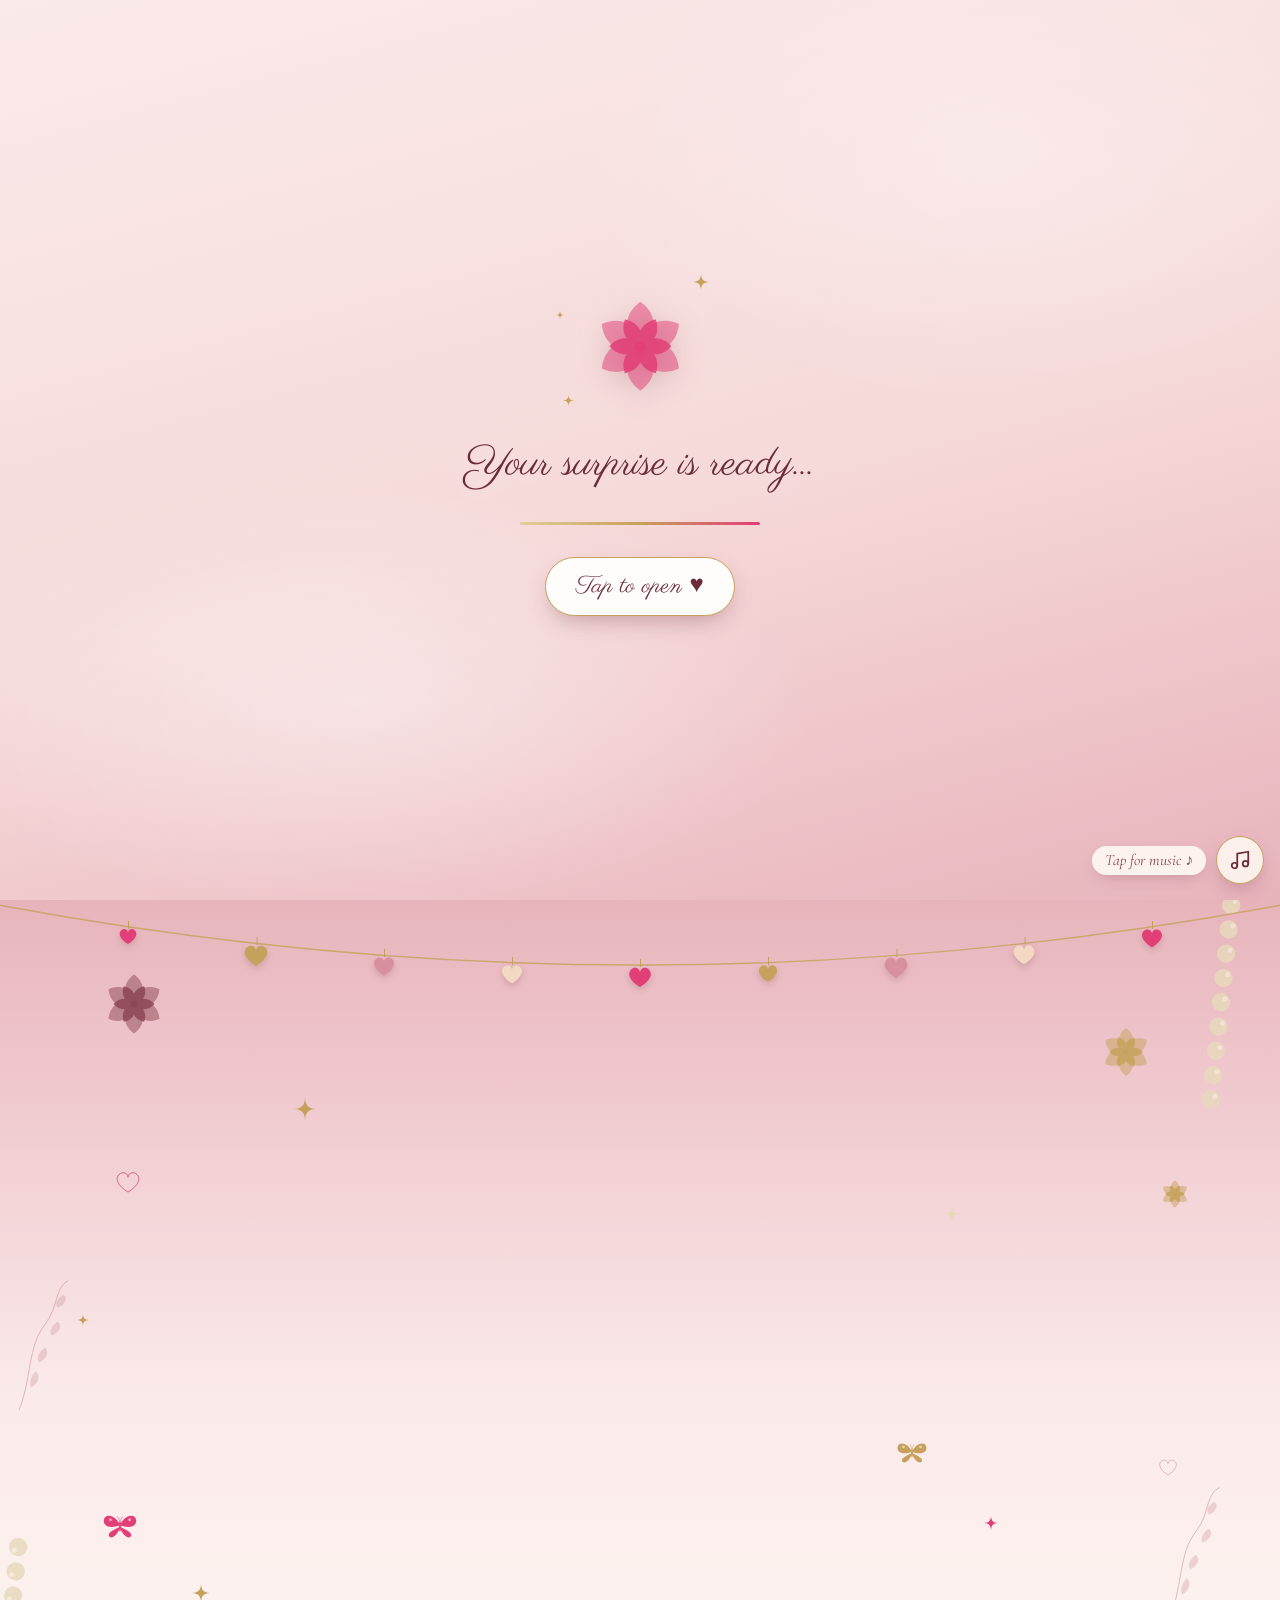
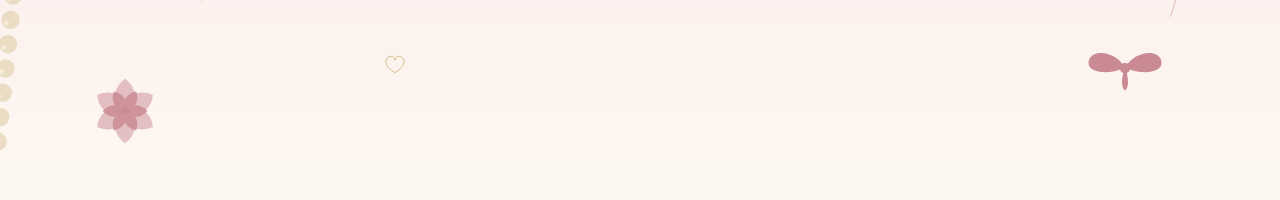
==== commit 26697ef5: "Birthday gift website" ====
--- a/index.html
+++ b/index.html
@@ -1466,7 +1466,7 @@
       <div class="card-polaroid-wrap reveal">
         <div class="card-polaroid">
           <div class="photo-slot photo-slot--fixed has-image" data-slot="card">
-            <img class="photo-slot__img" src="images/index.jpg" alt="Alena Carisse A. Austria" decoding="async">
+            <img class="photo-slot__img" src="images/Photo8.jpg" alt="Alena Carisse A. Austria" decoding="async">
           </div>
           <p class="card-polaroid-name">Alena Carisse A. Austria</p>
           <span class="card-polaroid-bow" aria-hidden="true"><svg viewBox="0 0 100 60"><use href="#icon-ribbon-bow"></use></svg></span>
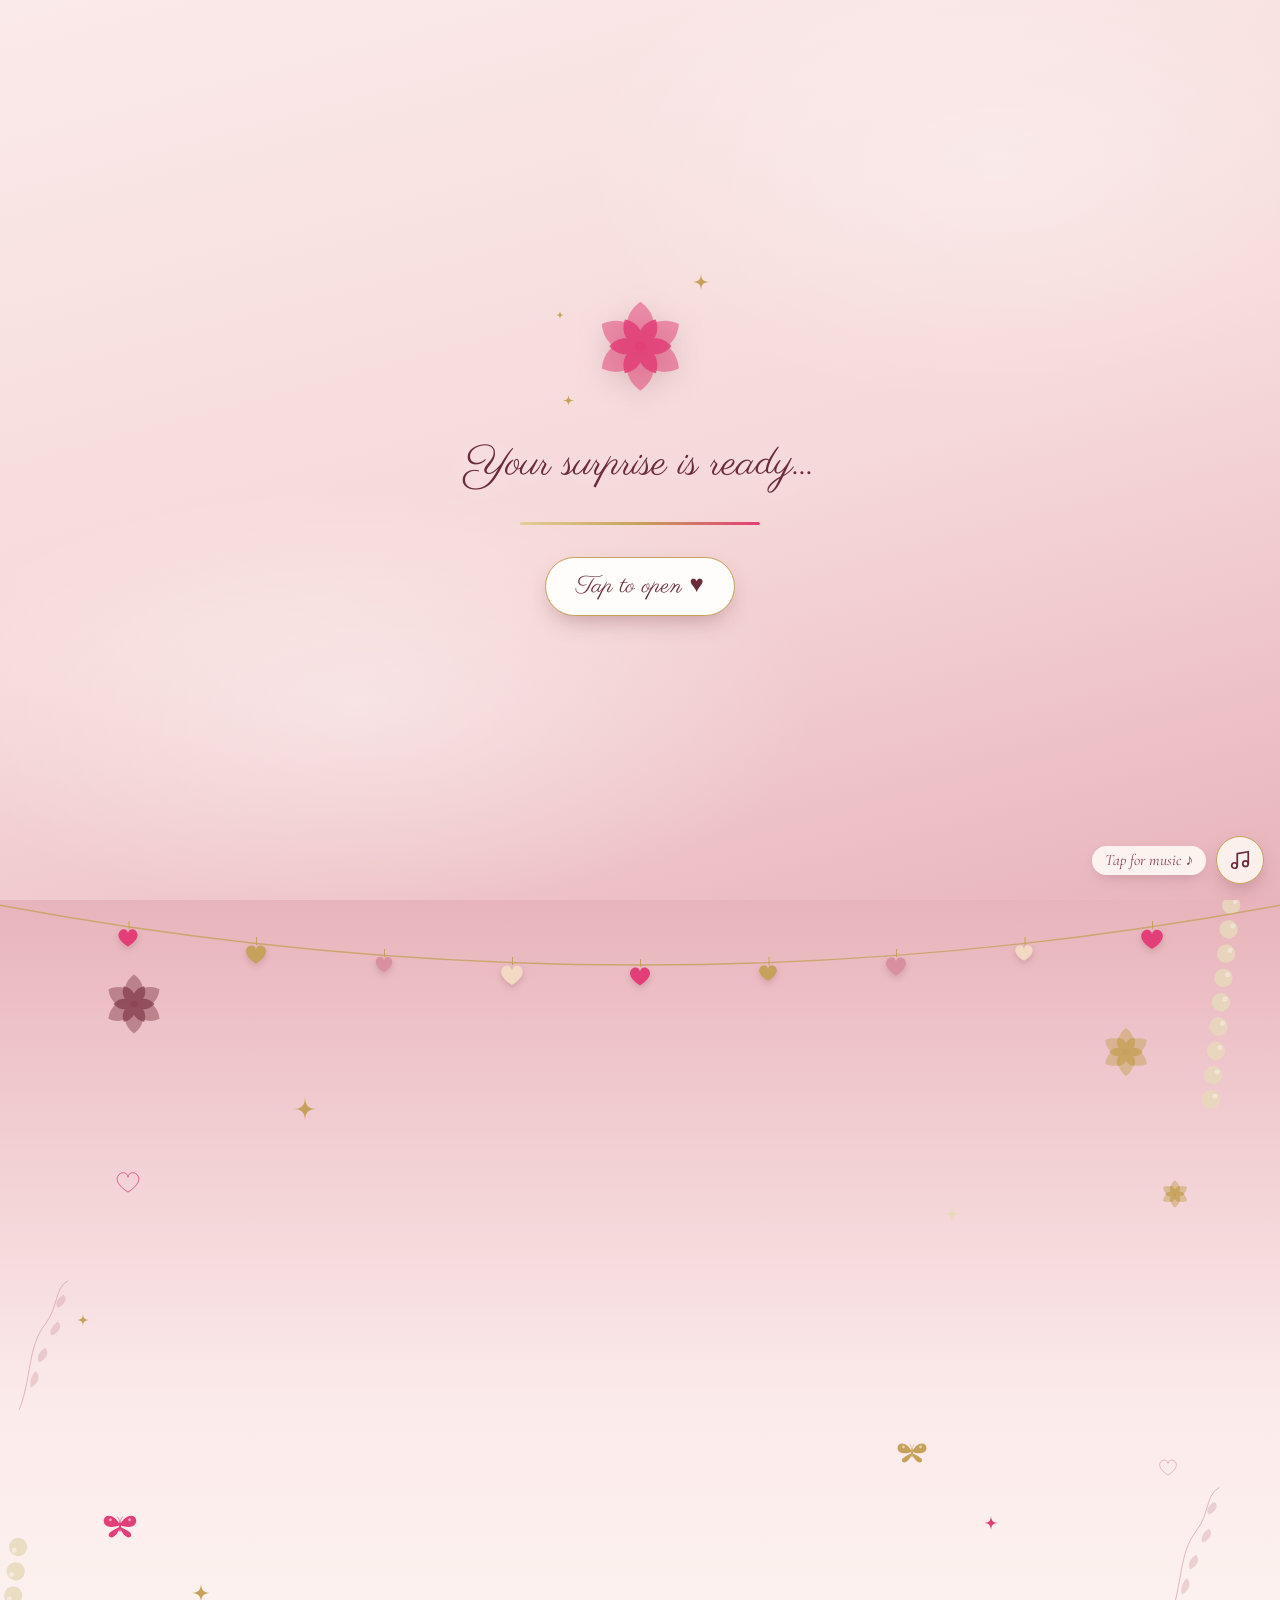
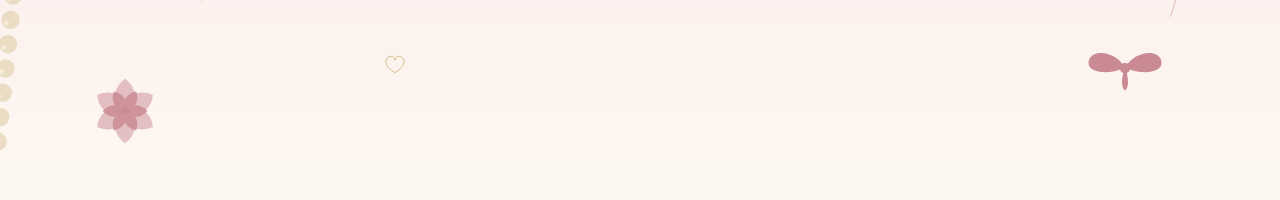
==== commit 20f42e64: "Use lowercase image names" ====
--- a/index.html
+++ b/index.html
@@ -1304,17 +1304,7 @@
 <noscript><style>.loader{display:none !important}body.is-loading{overflow:auto}.reveal{opacity:1;transform:none}</style></noscript>
 </head>
 <body class="is-loading">
-<!--
-  A birthday gift website — pink romantic scrapbook theme.
-
-  FILES THIS PAGE NEEDS (keep them in the same folder as this HTML file):
-  - images/index.jpg — the photo in the opening card's polaroid (file names are case-sensitive once hosted).
-  - music.js — the shared music player. The song list lives in there (search for "PLAYLIST").
-  - Music/ — the folder with your .mp3 songs.
-  - Scrapbook.html — opened by the first (pink) surprise flower.
-  - thumbelina-bouquet.html — opened by the second (gold) surprise flower.
-  - LoveLetter.html — opened by the third (lilac) surprise flower.
--->
+
 <svg class="sprite-defs" aria-hidden="true">
   <defs>
     <symbol id="icon-rose" viewBox="0 0 100 100">
@@ -1466,7 +1456,7 @@
       <div class="card-polaroid-wrap reveal">
         <div class="card-polaroid">
           <div class="photo-slot photo-slot--fixed has-image" data-slot="card">
-            <img class="photo-slot__img" src="images/Photo8.jpg" alt="Alena Carisse A. Austria" decoding="async">
+            <img class="photo-slot__img" src="images/BirthdayPhoto.jpg" alt="Alena Carisse A. Austria" decoding="async">
           </div>
           <p class="card-polaroid-name">Alena Carisse A. Austria</p>
           <span class="card-polaroid-bow" aria-hidden="true"><svg viewBox="0 0 100 60"><use href="#icon-ribbon-bow"></use></svg></span>
